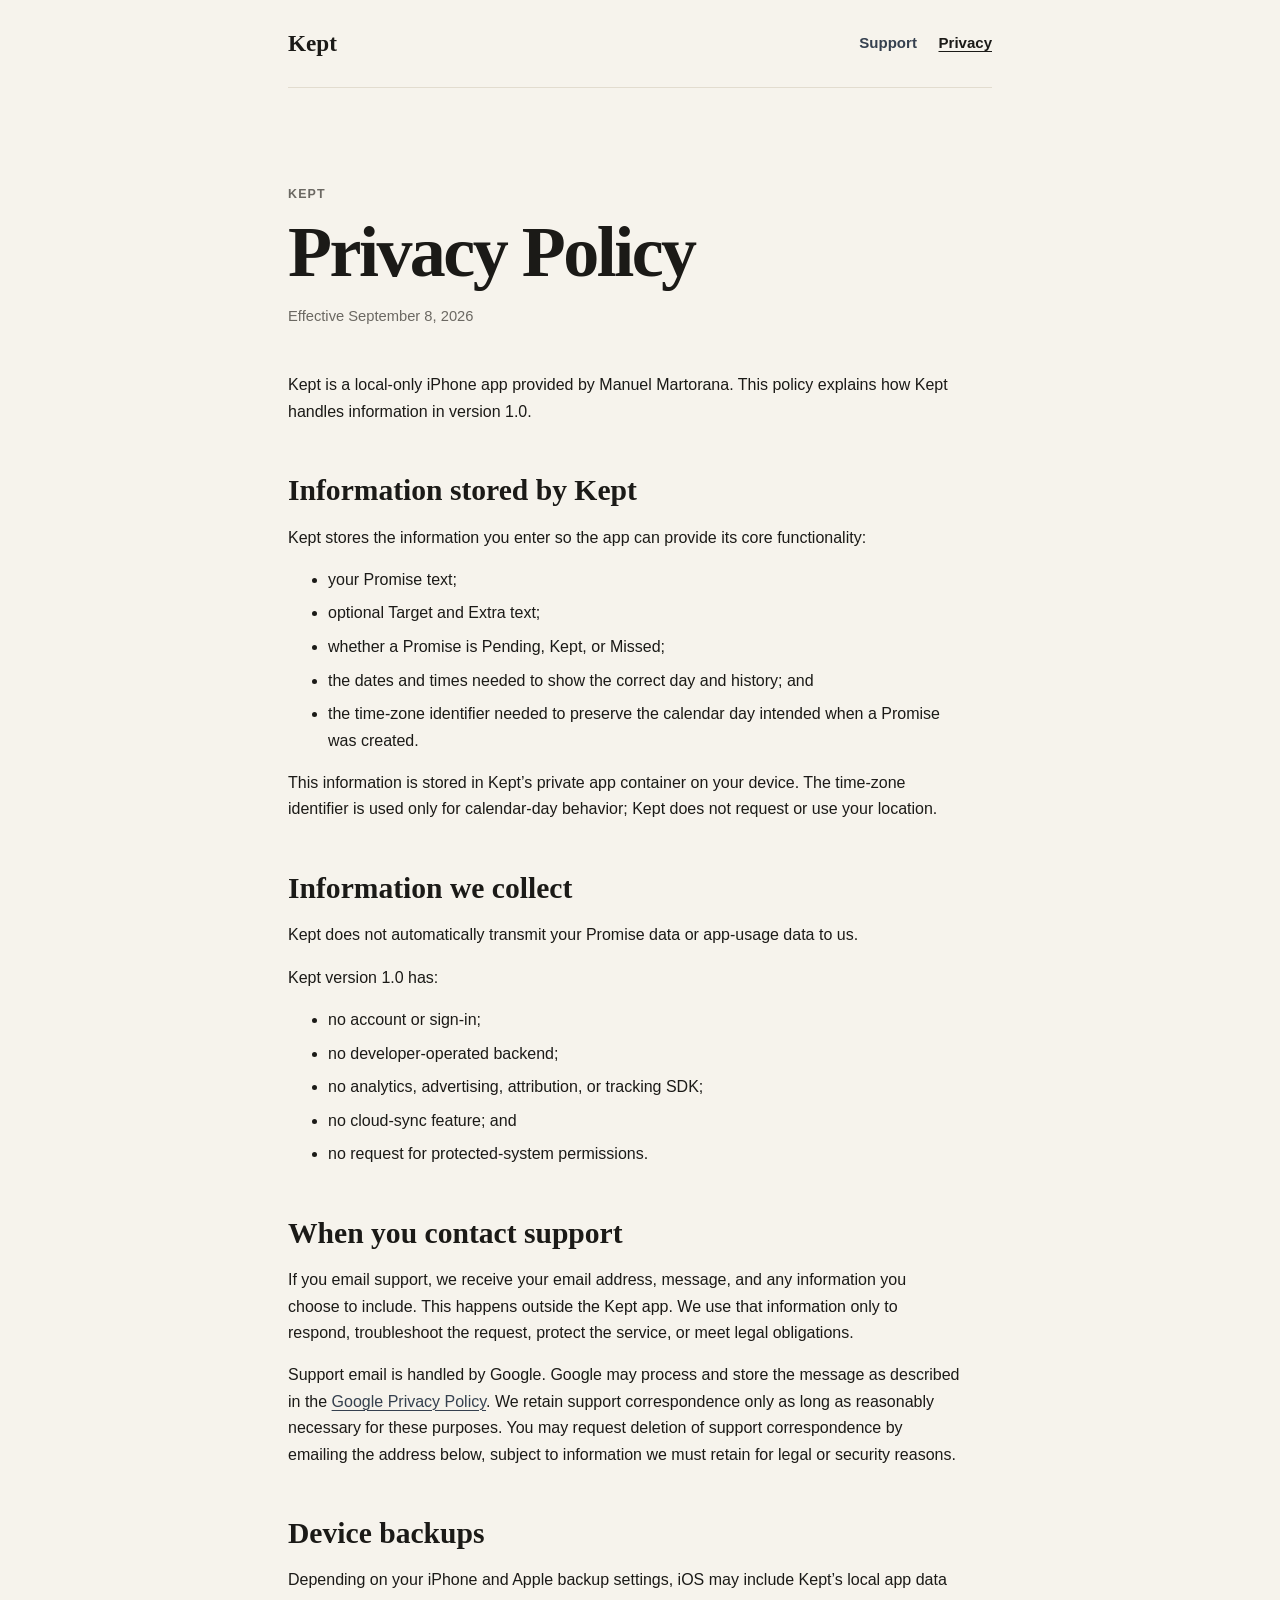
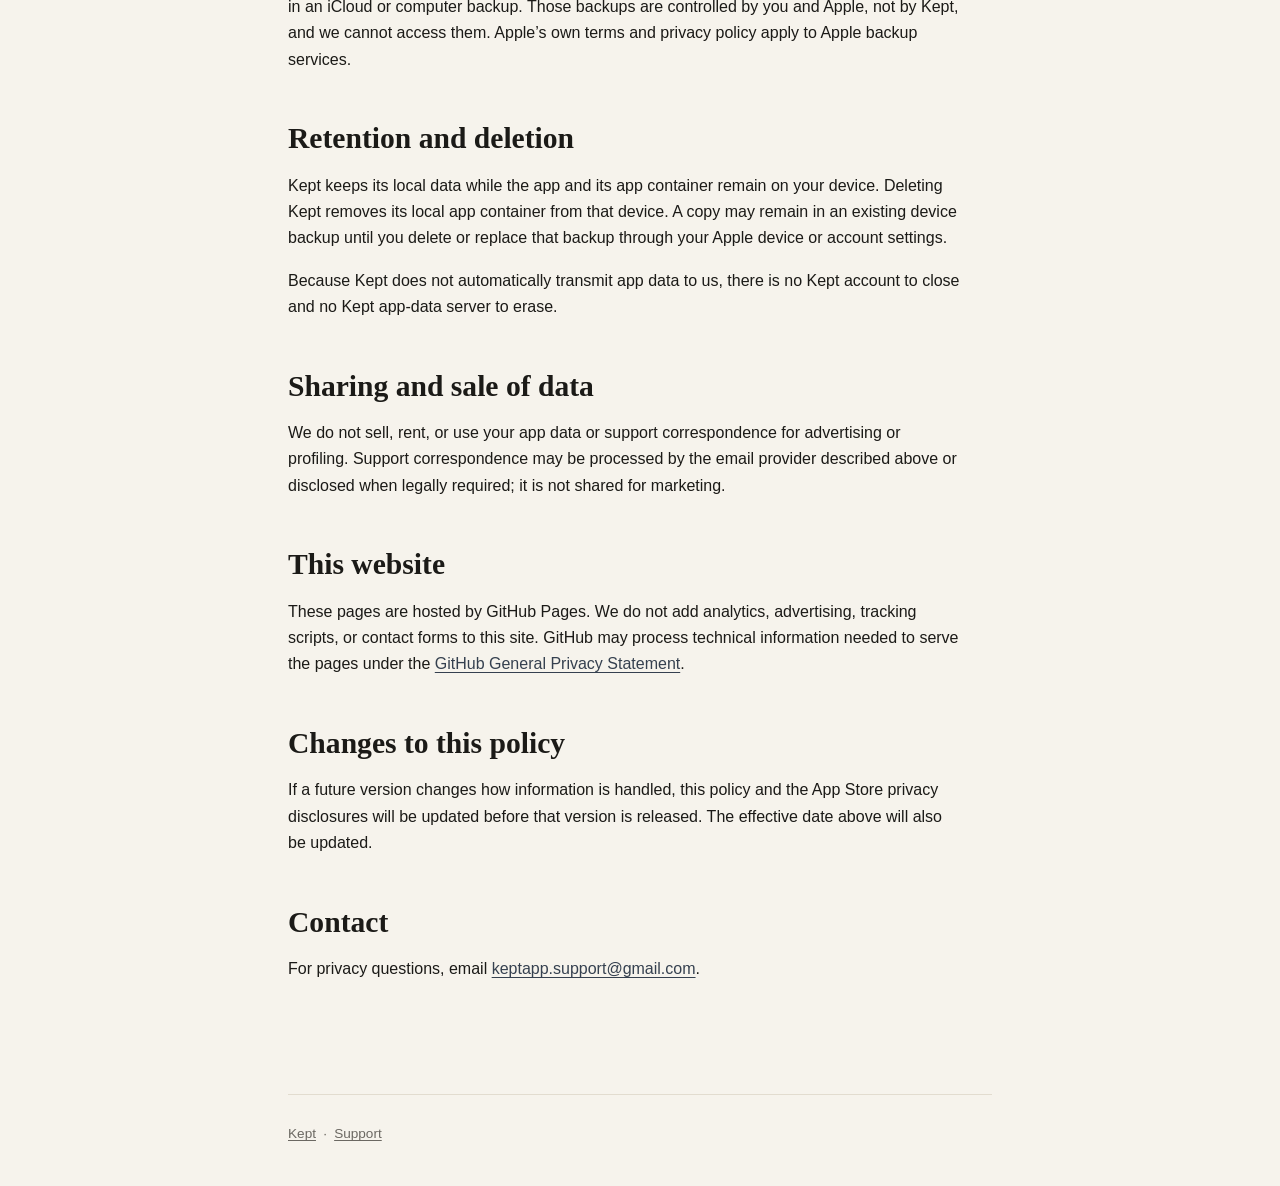
==== privacy.html @ 3cd8e63a "Publish Kept support and privacy site" ====
<!doctype html>
<html lang="en">
  <head>
    <meta charset="utf-8">
    <meta name="viewport" content="width=device-width, initial-scale=1">
    <meta name="description" content="Privacy Policy for the Kept iPhone app.">
    <meta name="theme-color" content="#f6f3ec" media="(prefers-color-scheme: light)">
    <meta name="theme-color" content="#171614" media="(prefers-color-scheme: dark)">
    <title>Privacy Policy — Kept</title>
    <link rel="icon" href="app-icon.png">
    <link rel="stylesheet" href="styles.css">
  </head>
  <body>
    <a class="skip-link" href="#content">Skip to content</a>

    <header class="site-header">
      <a class="wordmark" href="index.html" aria-label="Kept home">Kept</a>
      <nav aria-label="Main navigation">
        <a href="support.html">Support</a>
        <a href="privacy.html" aria-current="page">Privacy</a>
      </nav>
    </header>

    <main id="content" class="document">
      <p class="eyebrow">Kept</p>
      <h1>Privacy Policy</h1>
      <p class="updated">Effective September 8, 2026</p>

      <p>
        Kept is a local-only iPhone app provided by Manuel Martorana. This
        policy explains how Kept handles information in version 1.0.
      </p>

      <h2>Information stored by Kept</h2>
      <p>Kept stores the information you enter so the app can provide its core functionality:</p>
      <ul>
        <li>your Promise text;</li>
        <li>optional Target and Extra text;</li>
        <li>whether a Promise is Pending, Kept, or Missed;</li>
        <li>the dates and times needed to show the correct day and history; and</li>
        <li>the time-zone identifier needed to preserve the calendar day intended when a Promise was created.</li>
      </ul>
      <p>
        This information is stored in Kept’s private app container on your
        device. The time-zone identifier is used only for calendar-day
        behavior; Kept does not request or use your location.
      </p>

      <h2>Information we collect</h2>
      <p>Kept does not automatically transmit your Promise data or app-usage data to us.</p>
      <p>Kept version 1.0 has:</p>
      <ul>
        <li>no account or sign-in;</li>
        <li>no developer-operated backend;</li>
        <li>no analytics, advertising, attribution, or tracking SDK;</li>
        <li>no cloud-sync feature; and</li>
        <li>no request for protected-system permissions.</li>
      </ul>

      <h2>When you contact support</h2>
      <p>
        If you email support, we receive your email address, message, and any
        information you choose to include. This happens outside the Kept app.
        We use that information only to respond, troubleshoot the request,
        protect the service, or meet legal obligations.
      </p>
      <p>
        Support email is handled by Google. Google may process and store the
        message as described in the
        <a href="https://policies.google.com/privacy">Google Privacy Policy</a>.
        We retain support correspondence only as long as reasonably necessary
        for these purposes. You may request deletion of support correspondence
        by emailing the address below, subject to information we must retain
        for legal or security reasons.
      </p>

      <h2>Device backups</h2>
      <p>
        Depending on your iPhone and Apple backup settings, iOS may include
        Kept’s local app data in an iCloud or computer backup. Those backups
        are controlled by you and Apple, not by Kept, and we cannot access
        them. Apple’s own terms and privacy policy apply to Apple backup
        services.
      </p>

      <h2>Retention and deletion</h2>
      <p>
        Kept keeps its local data while the app and its app container remain
        on your device. Deleting Kept removes its local app container from that
        device. A copy may remain in an existing device backup until you delete
        or replace that backup through your Apple device or account settings.
      </p>
      <p>
        Because Kept does not automatically transmit app data to us, there is
        no Kept account to close and no Kept app-data server to erase.
      </p>

      <h2>Sharing and sale of data</h2>
      <p>
        We do not sell, rent, or use your app data or support correspondence
        for advertising or profiling. Support correspondence may be processed
        by the email provider described above or disclosed when legally
        required; it is not shared for marketing.
      </p>

      <h2>This website</h2>
      <p>
        These pages are hosted by GitHub Pages. We do not add analytics,
        advertising, tracking scripts, or contact forms to this site. GitHub
        may process technical information needed to serve the pages under the
        <a href="https://docs.github.com/en/site-policy/privacy-policies/github-general-privacy-statement">GitHub General Privacy Statement</a>.
      </p>

      <h2>Changes to this policy</h2>
      <p>
        If a future version changes how information is handled, this policy
        and the App Store privacy disclosures will be updated before that
        version is released. The effective date above will also be updated.
      </p>

      <h2>Contact</h2>
      <p>
        For privacy questions, email
        <a href="mailto:keptapp.support@gmail.com">keptapp.support@gmail.com</a>.
      </p>
    </main>

    <footer>
      <a href="index.html">Kept</a>
      <span aria-hidden="true">·</span>
      <a href="support.html">Support</a>
    </footer>
  </body>
</html>
---- styles.css ----
:root {
  color-scheme: light dark;
  --paper: #f6f3ec;
  --raised: #fcfaf4;
  --ink: #1b1a17;
  --accent: #35404f;
  --graphite: #6b6862;
  --hairline: #e2dccf;
  --max-width: 44rem;
}

* {
  box-sizing: border-box;
}

html {
  font-size: 100%;
}

body {
  min-height: 100vh;
  margin: 0;
  background: var(--paper);
  color: var(--ink);
  font-family: -apple-system, BlinkMacSystemFont, "SF Pro Text", sans-serif;
  font-size: 1rem;
  line-height: 1.65;
  text-rendering: optimizeLegibility;
}

a {
  color: var(--accent);
  text-underline-offset: 0.18em;
  text-decoration-thickness: 0.08em;
}

a:hover {
  text-decoration-thickness: 0.12em;
}

a:focus-visible {
  outline: 3px solid var(--accent);
  outline-offset: 4px;
  border-radius: 3px;
}

.skip-link {
  position: absolute;
  top: 0.75rem;
  left: 0.75rem;
  z-index: 10;
  padding: 0.6rem 0.8rem;
  background: var(--ink);
  color: var(--paper);
  transform: translateY(-180%);
}

.skip-link:focus {
  transform: translateY(0);
}

.site-header,
main,
footer {
  width: min(calc(100% - 3rem), var(--max-width));
  margin-inline: auto;
}

.site-header {
  display: flex;
  align-items: center;
  justify-content: space-between;
  min-height: 5.5rem;
  border-bottom: 1px solid var(--hairline);
}

.wordmark {
  color: var(--ink);
  font-family: ui-serif, "New York", Georgia, serif;
  font-size: 1.45rem;
  font-weight: 700;
  text-decoration: none;
}

nav {
  display: flex;
  gap: 1.35rem;
}

nav a {
  font-size: 0.94rem;
  font-weight: 600;
  text-decoration: none;
}

nav a[aria-current="page"] {
  color: var(--ink);
  text-decoration: underline;
}

.home {
  padding-block: clamp(4rem, 11vw, 7.5rem);
}

.app-icon {
  display: block;
  width: 7rem;
  height: 7rem;
  margin-bottom: 2.5rem;
  border: 1px solid var(--hairline);
  border-radius: 1.55rem;
  box-shadow: 0 12px 35px rgb(27 26 23 / 8%);
}

.eyebrow {
  margin: 0 0 0.8rem;
  color: var(--graphite);
  font-size: 0.78rem;
  font-weight: 700;
  letter-spacing: 0.09em;
  text-transform: uppercase;
}

h1,
h2,
h3 {
  color: var(--ink);
  font-family: ui-serif, "New York", Georgia, serif;
  text-wrap: balance;
}

h1 {
  max-width: 10ch;
  margin: 0;
  font-size: clamp(2.75rem, 9vw, 5.2rem);
  font-weight: 650;
  letter-spacing: -0.035em;
  line-height: 0.98;
}

.intro {
  max-width: 35rem;
  margin: 2rem 0 0;
  color: var(--graphite);
  font-family: ui-serif, "New York", Georgia, serif;
  font-size: clamp(1.25rem, 3.2vw, 1.55rem);
  line-height: 1.45;
}

.principles {
  margin-top: 3rem;
  padding-block: 1.25rem;
  border-block: 1px solid var(--hairline);
}

.principles p {
  margin: 0.35rem 0;
}

.primary-links {
  display: flex;
  align-items: center;
  gap: 1.3rem;
  margin-top: 2.5rem;
}

.button {
  display: inline-flex;
  align-items: center;
  justify-content: center;
  min-height: 2.9rem;
  padding: 0.65rem 1rem;
  border-radius: 0.45rem;
  background: var(--accent);
  color: var(--paper);
  font-weight: 650;
  line-height: 1.2;
  text-decoration: none;
}

.text-link {
  font-weight: 600;
}

.document {
  padding-block: clamp(3.5rem, 9vw, 6rem);
}

.document h1 {
  max-width: 14ch;
  font-size: clamp(2.5rem, 7vw, 4.5rem);
}

.updated {
  margin: 1rem 0 2.75rem;
  color: var(--graphite);
  font-size: 0.92rem;
}

.document h2 {
  margin: 3rem 0 0.75rem;
  font-size: clamp(1.45rem, 4vw, 1.85rem);
  line-height: 1.2;
}

.document h3 {
  margin: 2rem 0 0.45rem;
  font-size: 1.15rem;
  line-height: 1.3;
}

.document p,
.document ul {
  max-width: 42rem;
}

.document li + li {
  margin-top: 0.45rem;
}

.contact-card {
  margin-block: 2.75rem;
  padding: clamp(1.35rem, 5vw, 2rem);
  border: 1px solid var(--hairline);
  border-radius: 0.7rem;
  background: var(--raised);
}

.contact-card h2 {
  margin-top: 0;
}

.contact-card .button {
  margin-top: 0.5rem;
}

footer {
  display: flex;
  flex-wrap: wrap;
  gap: 0.45rem;
  padding-block: 1.75rem 2.5rem;
  border-top: 1px solid var(--hairline);
  color: var(--graphite);
  font-size: 0.85rem;
}

footer a {
  color: inherit;
}

@media (max-width: 34rem) {
  .site-header,
  main,
  footer {
    width: min(calc(100% - 2rem), var(--max-width));
  }

  .site-header {
    min-height: 4.75rem;
  }

  nav {
    gap: 1rem;
  }

  .primary-links {
    align-items: flex-start;
    flex-direction: column;
  }
}

@media (prefers-color-scheme: dark) {
  :root {
    --paper: #171614;
    --raised: #1f1e1a;
    --ink: #efeae0;
    --accent: #a8b4c4;
    --graphite: #b4afa5;
    --hairline: #2c2a26;
  }

  .button {
    background: var(--accent);
    color: #171614;
  }

  .app-icon {
    box-shadow: none;
  }
}

@media (prefers-reduced-motion: reduce) {
  *,
  *::before,
  *::after {
    scroll-behavior: auto !important;
  }
}
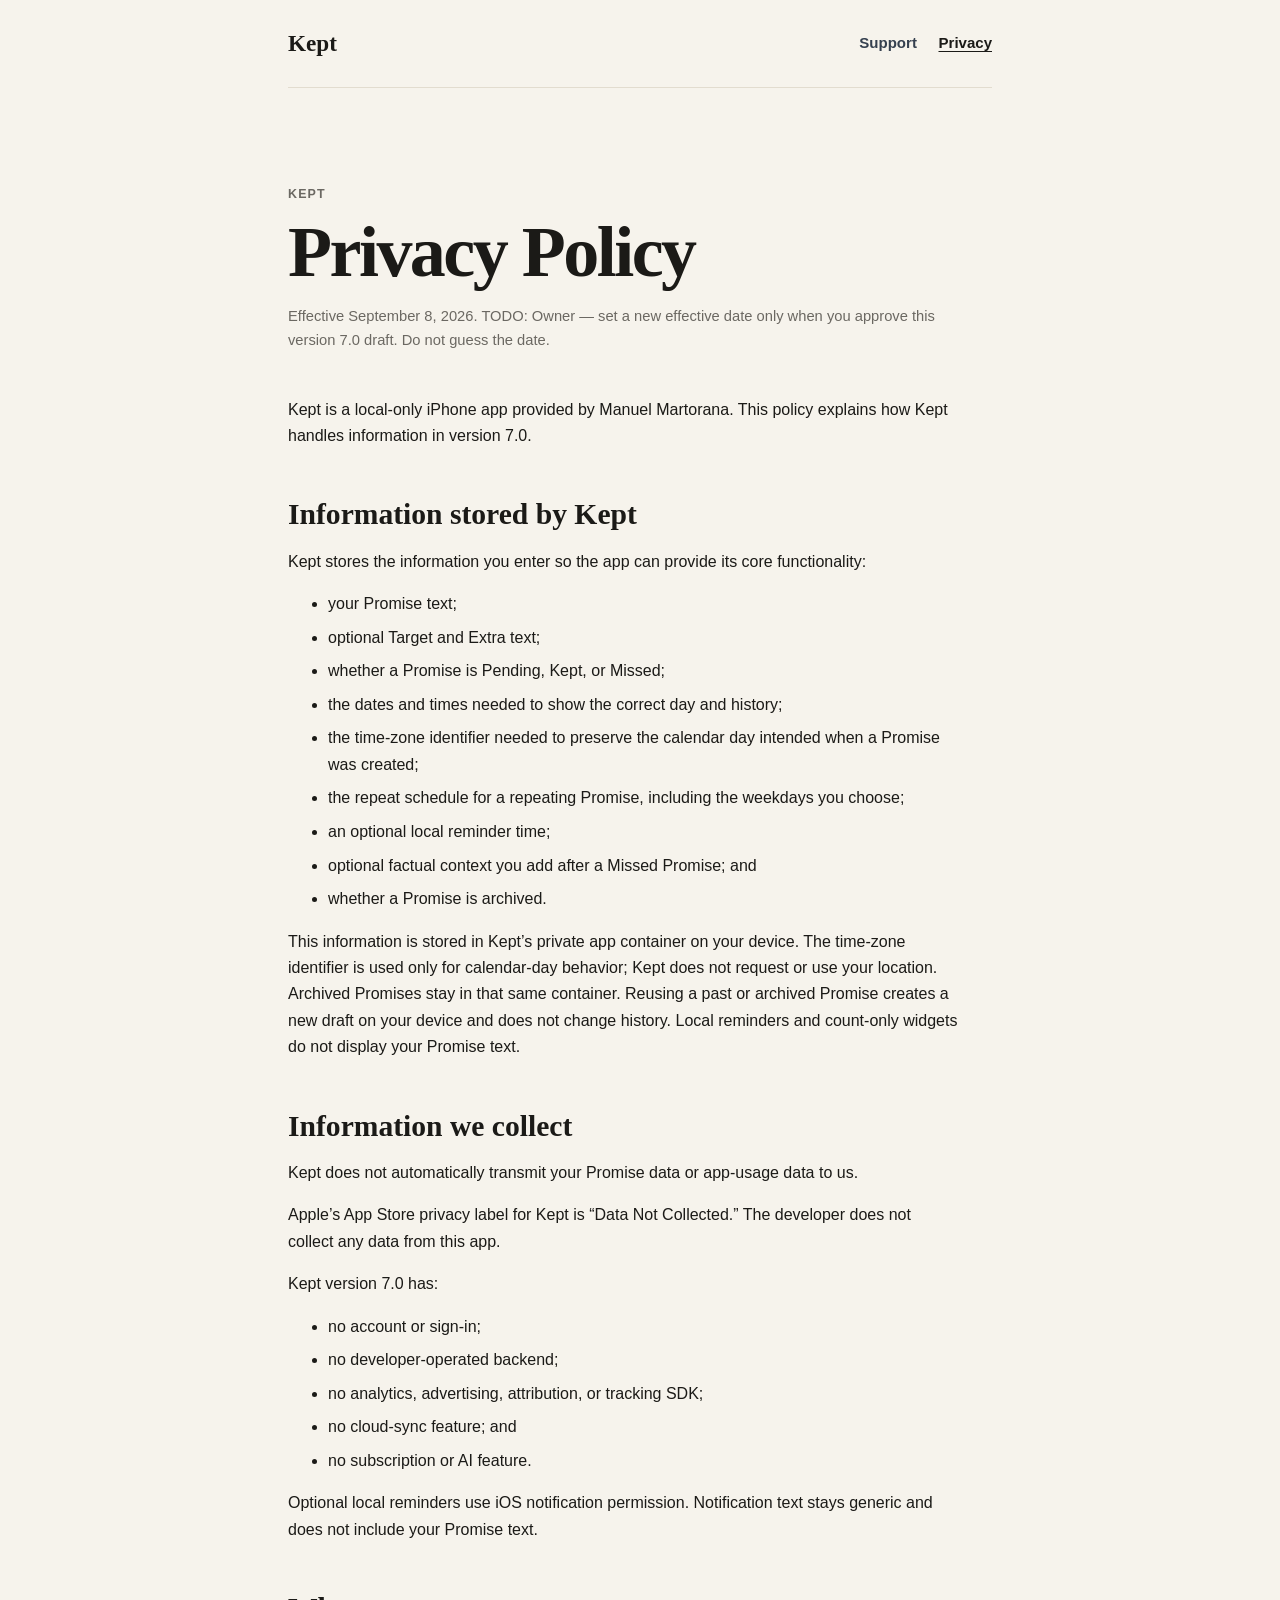
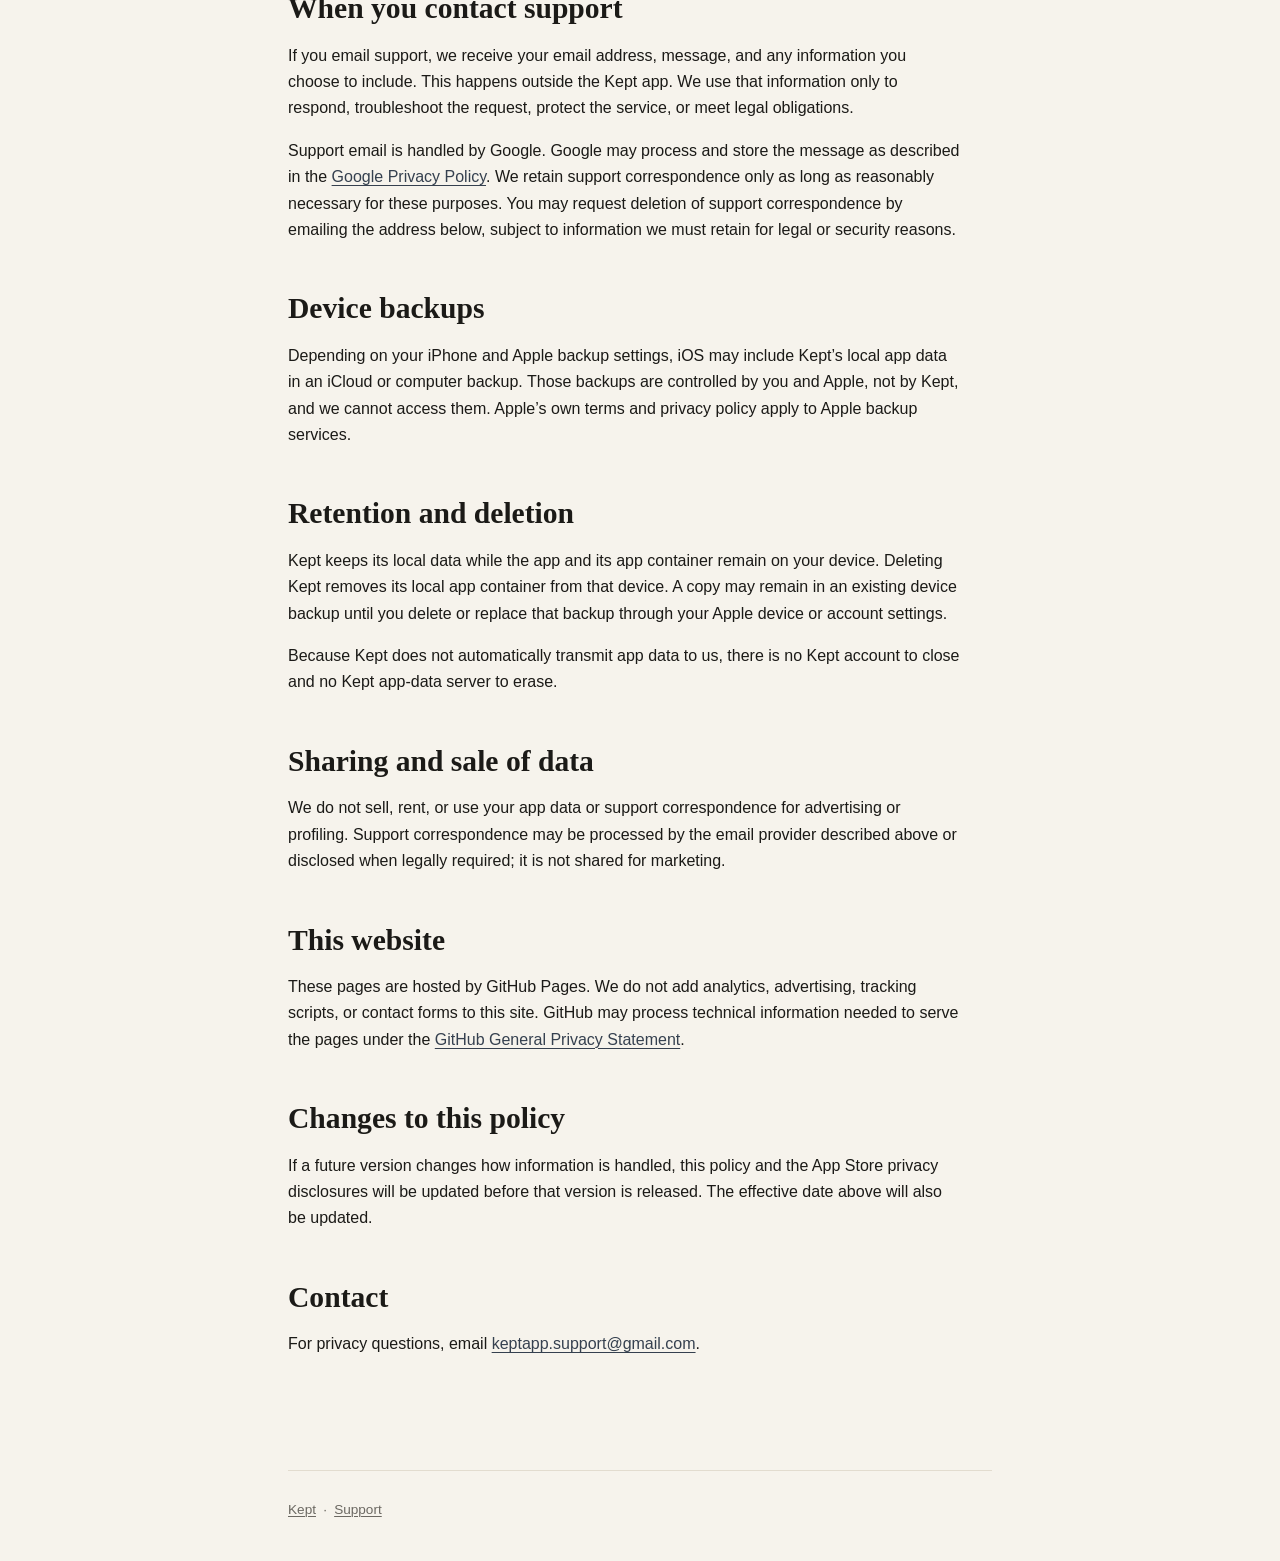
==== commit ae4a4792: "Draft the privacy policy for Kept 7.0 Describe the local data version 7.0 stores and the notificatio" ====
--- a/privacy.html
+++ b/privacy.html
@@ -24,11 +24,12 @@
     <main id="content" class="document">
       <p class="eyebrow">Kept</p>
       <h1>Privacy Policy</h1>
-      <p class="updated">Effective September 8, 2026</p>
+      <!-- TODO(owner): Approve this version 7.0 draft and set the effective date. Do not guess the date. -->
+      <p class="updated">Effective September 8, 2026. TODO: Owner — set a new effective date only when you approve this version 7.0 draft. Do not guess the date.</p>
 
       <p>
         Kept is a local-only iPhone app provided by Manuel Martorana. This
-        policy explains how Kept handles information in version 1.0.
+        policy explains how Kept handles information in version 7.0.
       </p>
 
       <h2>Information stored by Kept</h2>
@@ -37,25 +38,41 @@
         <li>your Promise text;</li>
         <li>optional Target and Extra text;</li>
         <li>whether a Promise is Pending, Kept, or Missed;</li>
-        <li>the dates and times needed to show the correct day and history; and</li>
-        <li>the time-zone identifier needed to preserve the calendar day intended when a Promise was created.</li>
+        <li>the dates and times needed to show the correct day and history;</li>
+        <li>the time-zone identifier needed to preserve the calendar day intended when a Promise was created;</li>
+        <li>the repeat schedule for a repeating Promise, including the weekdays you choose;</li>
+        <li>an optional local reminder time;</li>
+        <li>optional factual context you add after a Missed Promise; and</li>
+        <li>whether a Promise is archived.</li>
       </ul>
       <p>
         This information is stored in Kept’s private app container on your
         device. The time-zone identifier is used only for calendar-day
-        behavior; Kept does not request or use your location.
+        behavior; Kept does not request or use your location. Archived
+        Promises stay in that same container. Reusing a past or archived
+        Promise creates a new draft on your device and does not change
+        history. Local reminders and count-only widgets do not display your
+        Promise text.
       </p>
 
       <h2>Information we collect</h2>
       <p>Kept does not automatically transmit your Promise data or app-usage data to us.</p>
-      <p>Kept version 1.0 has:</p>
+      <p>
+        Apple’s App Store privacy label for Kept is “Data Not Collected.” The
+        developer does not collect any data from this app.
+      </p>
+      <p>Kept version 7.0 has:</p>
       <ul>
         <li>no account or sign-in;</li>
         <li>no developer-operated backend;</li>
         <li>no analytics, advertising, attribution, or tracking SDK;</li>
         <li>no cloud-sync feature; and</li>
-        <li>no request for protected-system permissions.</li>
+        <li>no subscription or AI feature.</li>
       </ul>
+      <p>
+        Optional local reminders use iOS notification permission. Notification
+        text stays generic and does not include your Promise text.
+      </p>
 
       <h2>When you contact support</h2>
       <p>
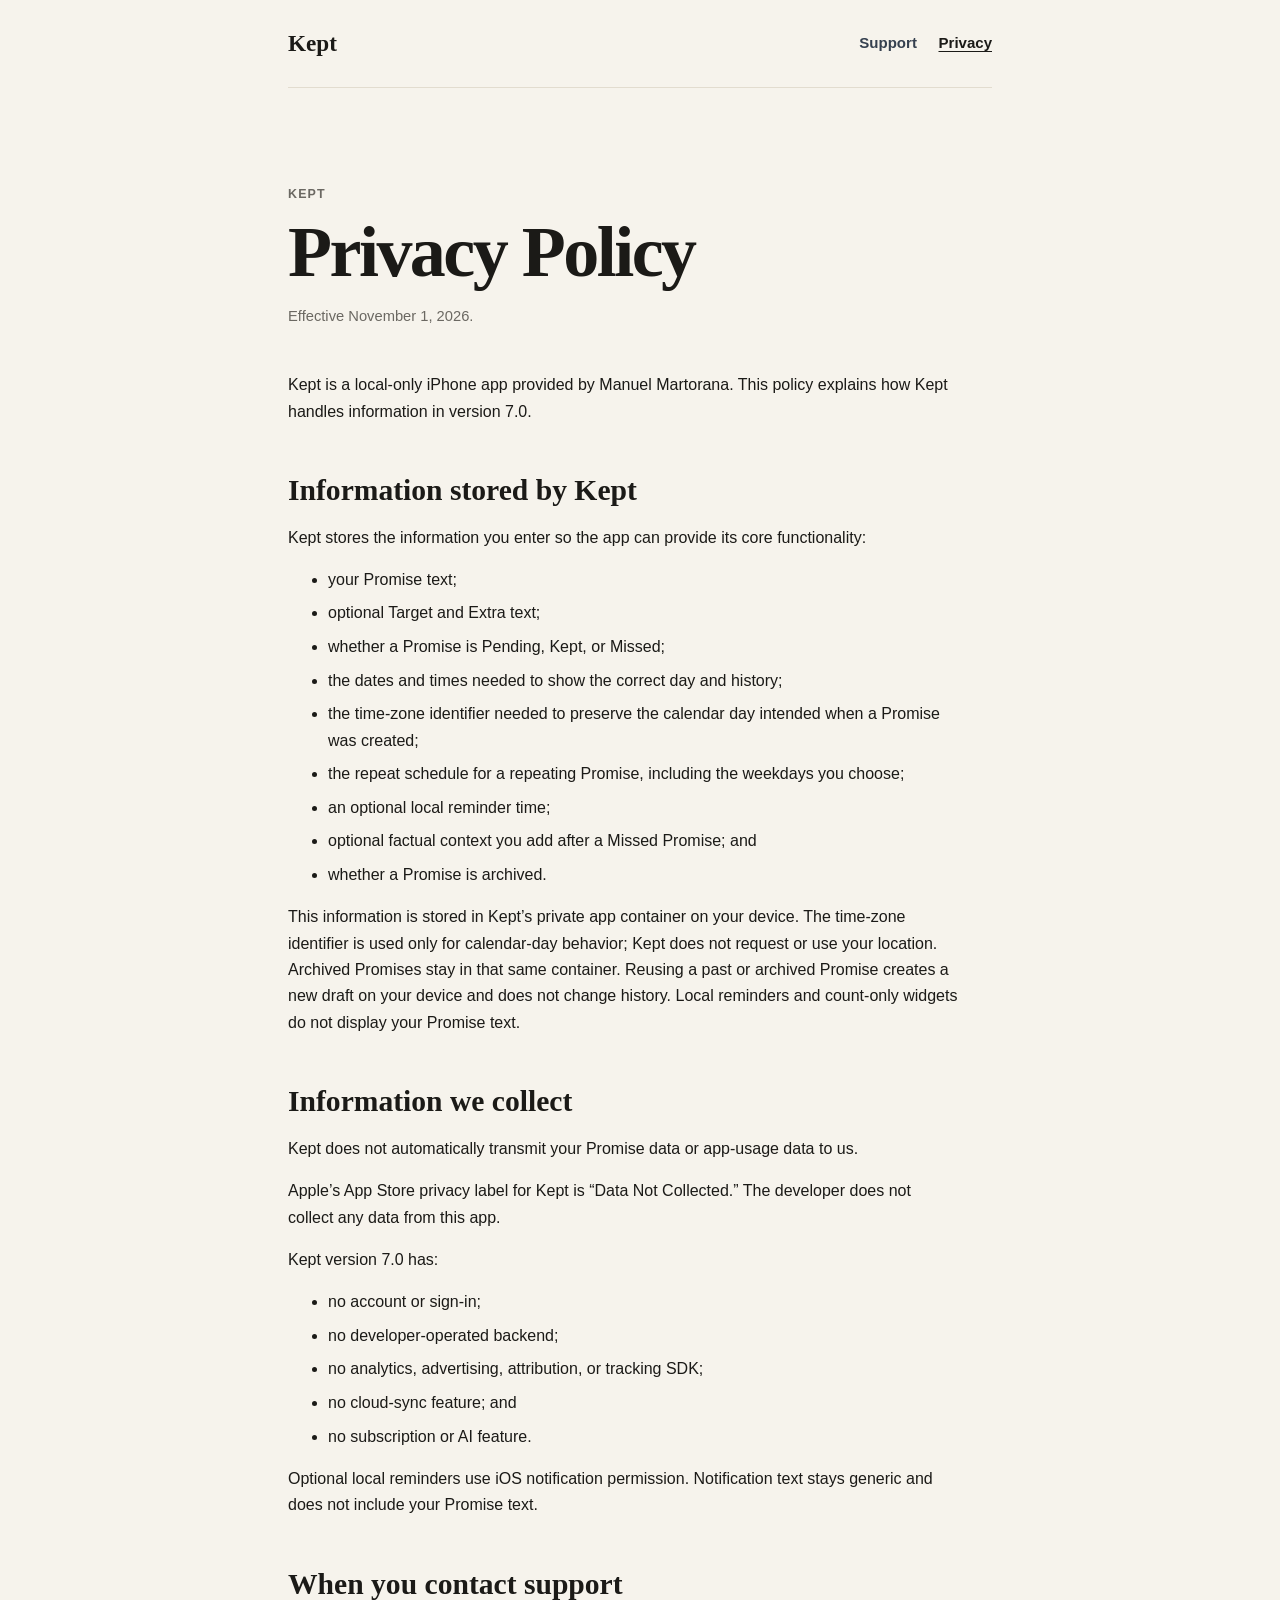
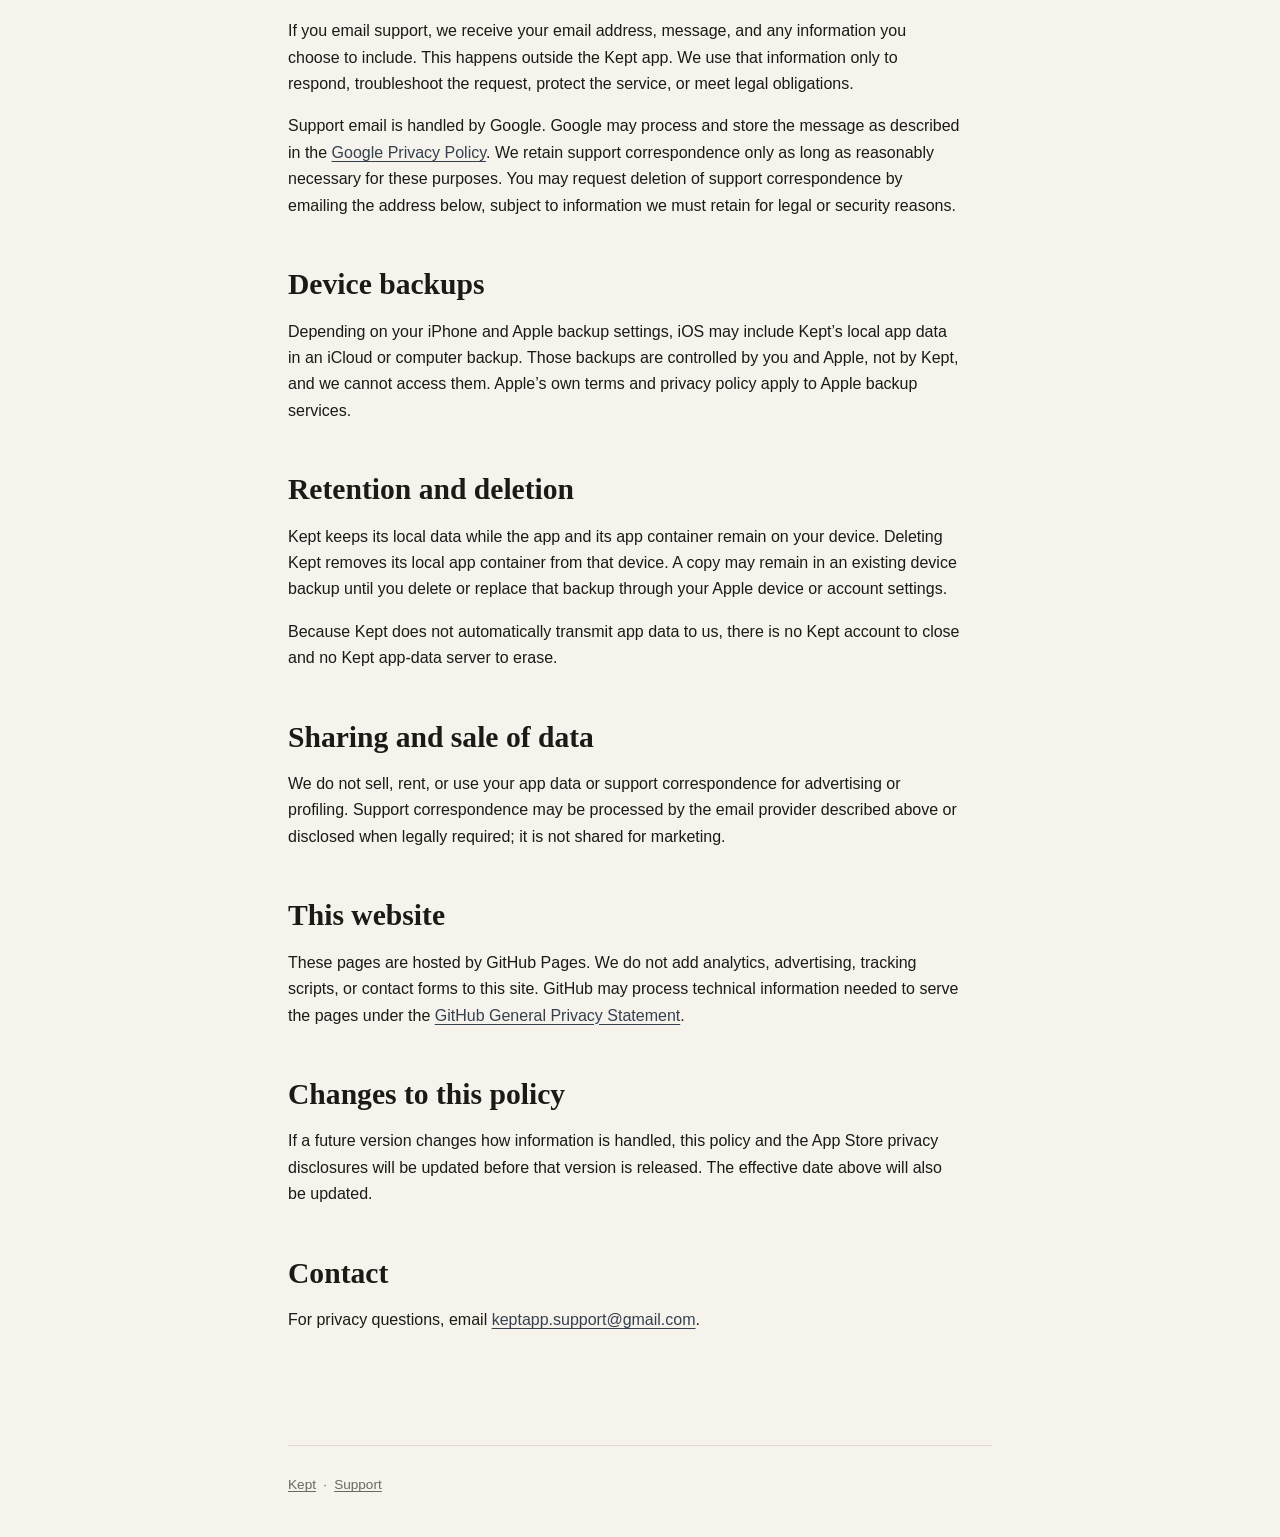
==== commit ee4103a1: "Set the privacy policy effective date to November 1, 2026. The owner approved the version 7.0 policy" ====
--- a/privacy.html
+++ b/privacy.html
@@ -24,8 +24,7 @@
     <main id="content" class="document">
       <p class="eyebrow">Kept</p>
       <h1>Privacy Policy</h1>
-      <!-- TODO(owner): Approve this version 7.0 draft and set the effective date. Do not guess the date. -->
-      <p class="updated">Effective September 8, 2026. TODO: Owner — set a new effective date only when you approve this version 7.0 draft. Do not guess the date.</p>
+      <p class="updated">Effective November 1, 2026.</p>
 
       <p>
         Kept is a local-only iPhone app provided by Manuel Martorana. This
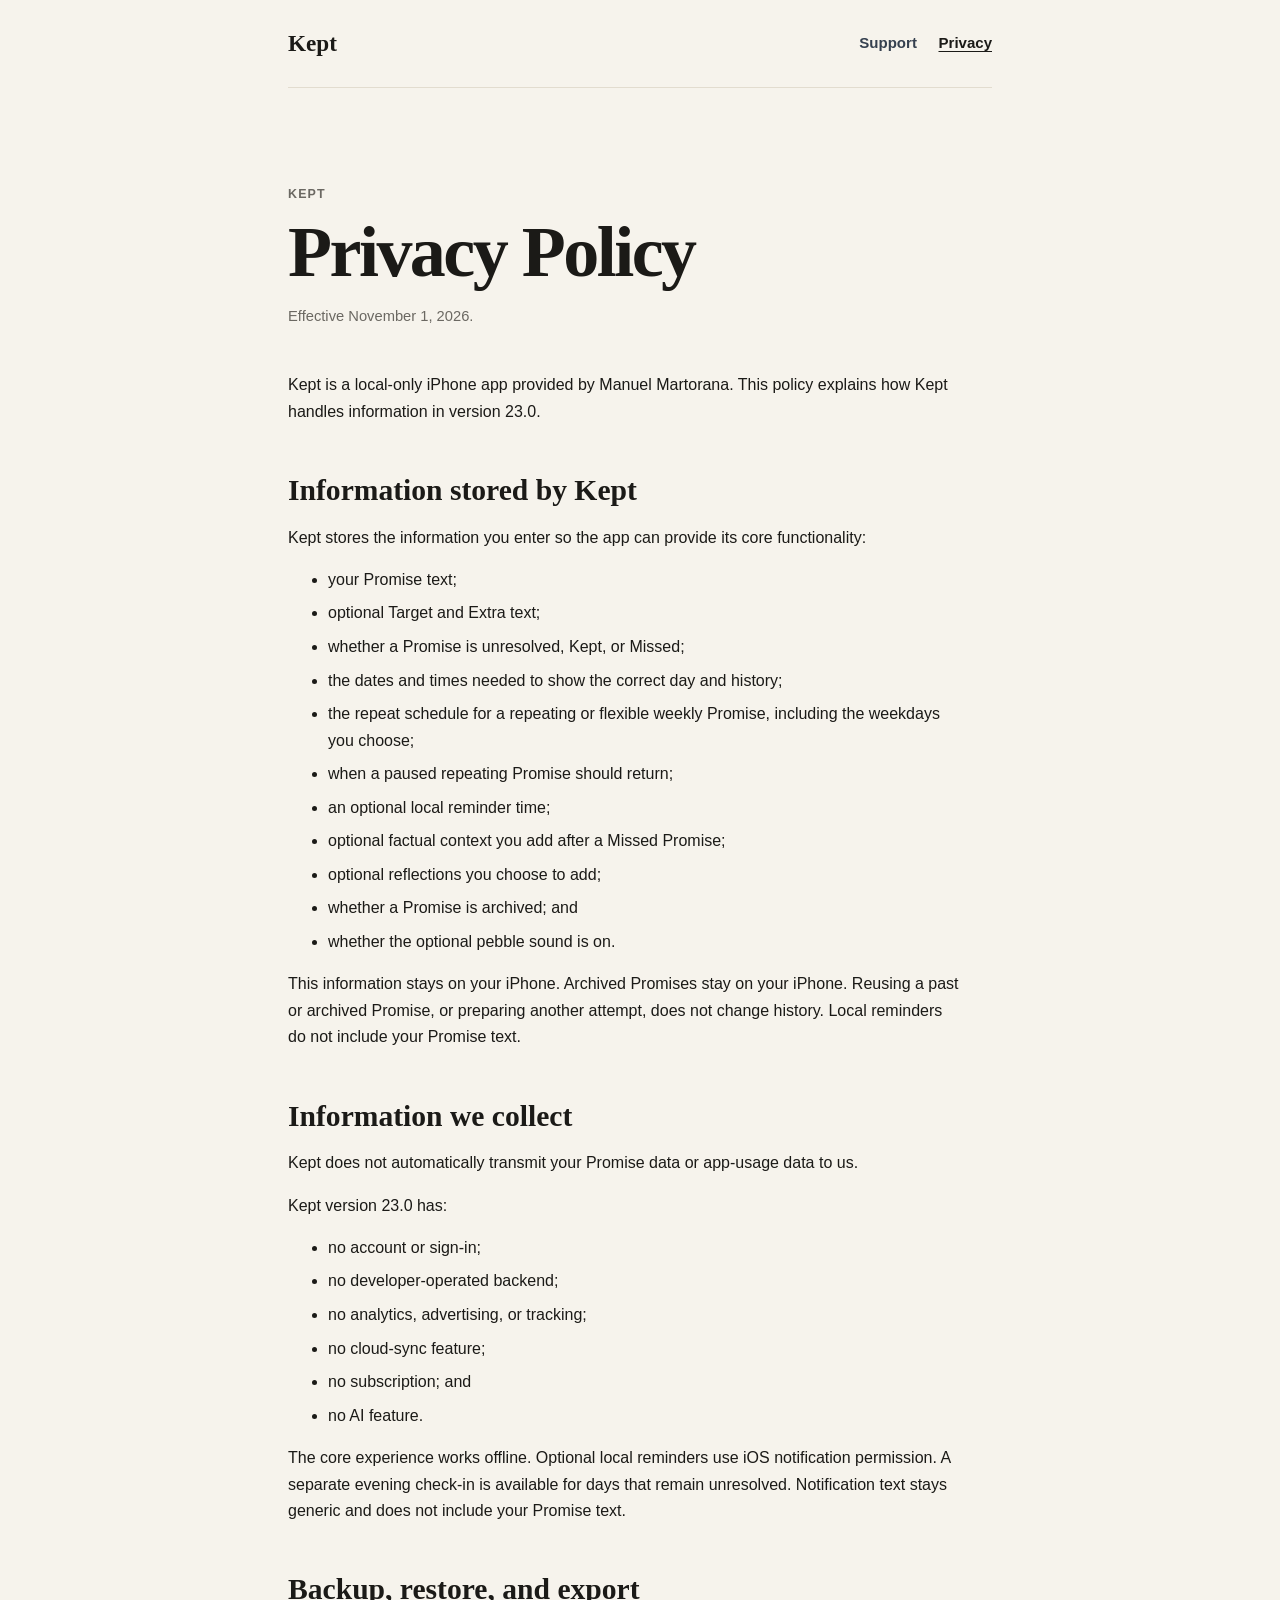
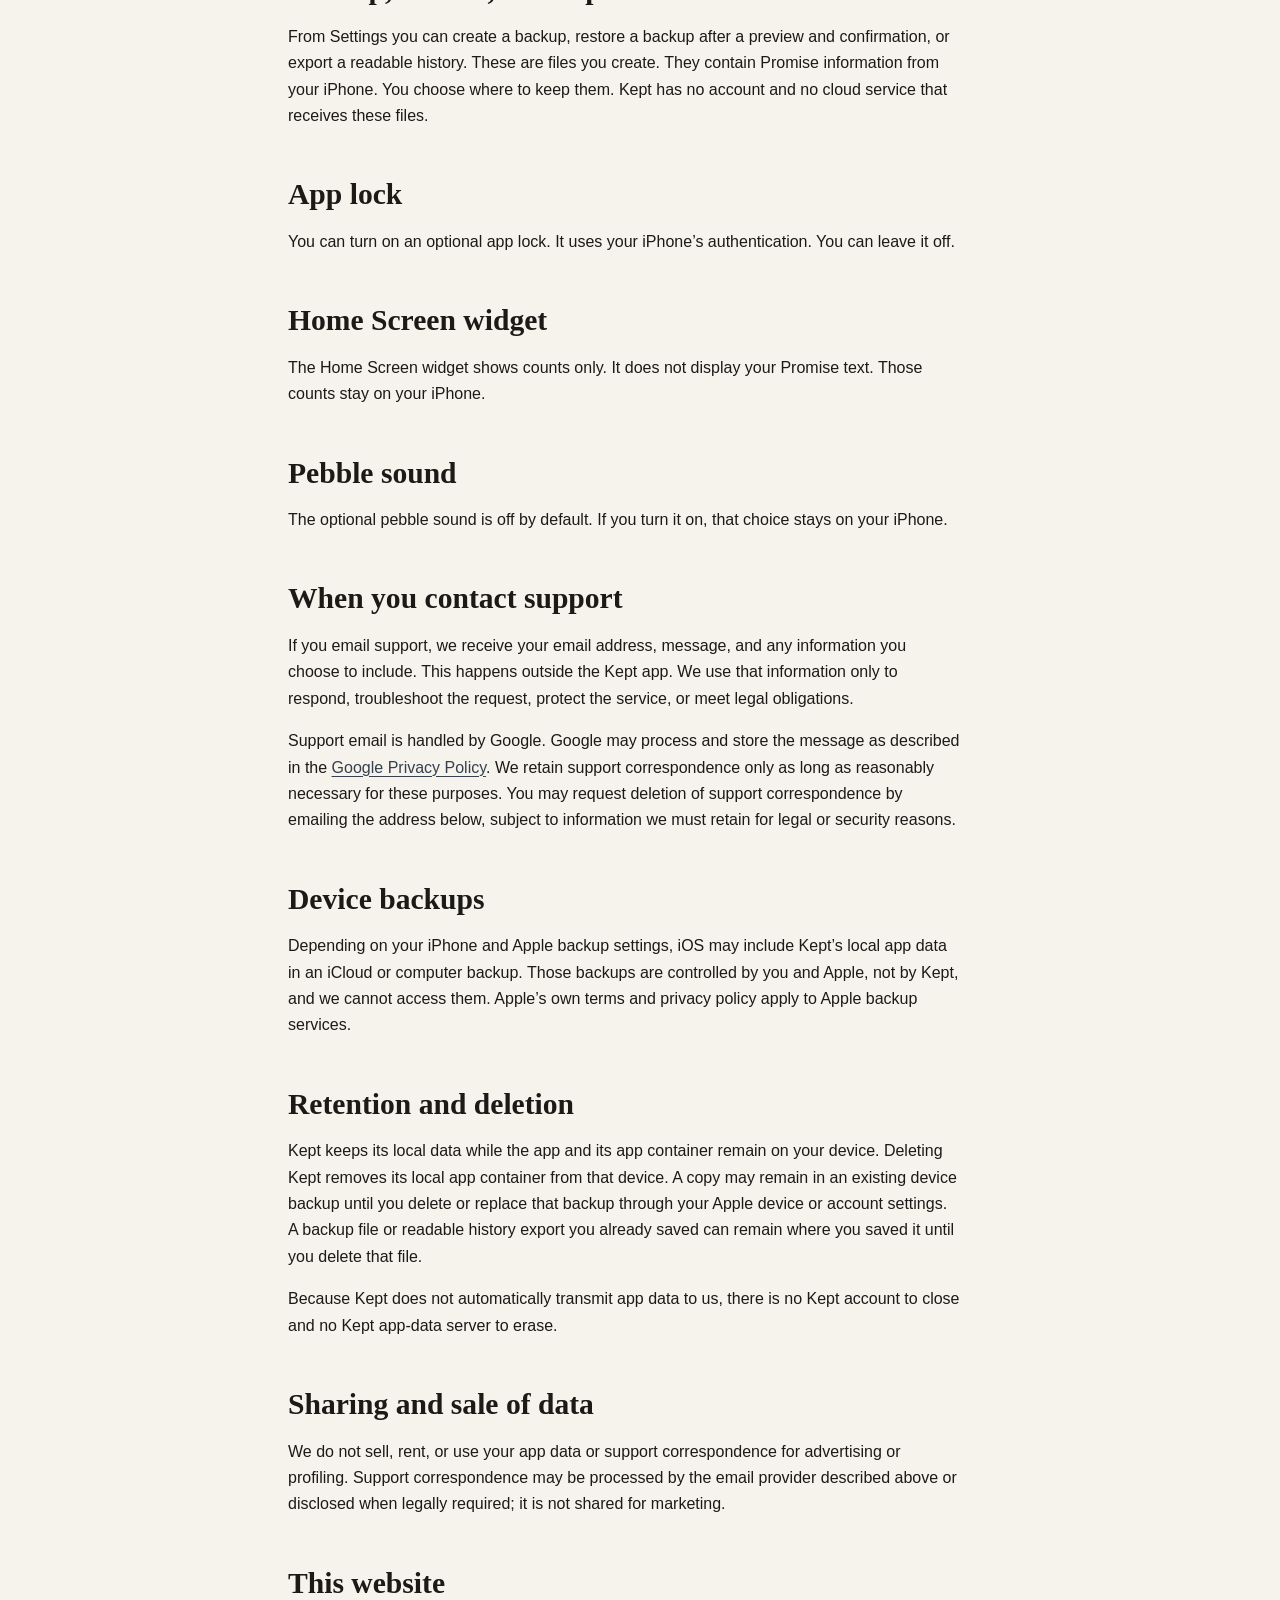
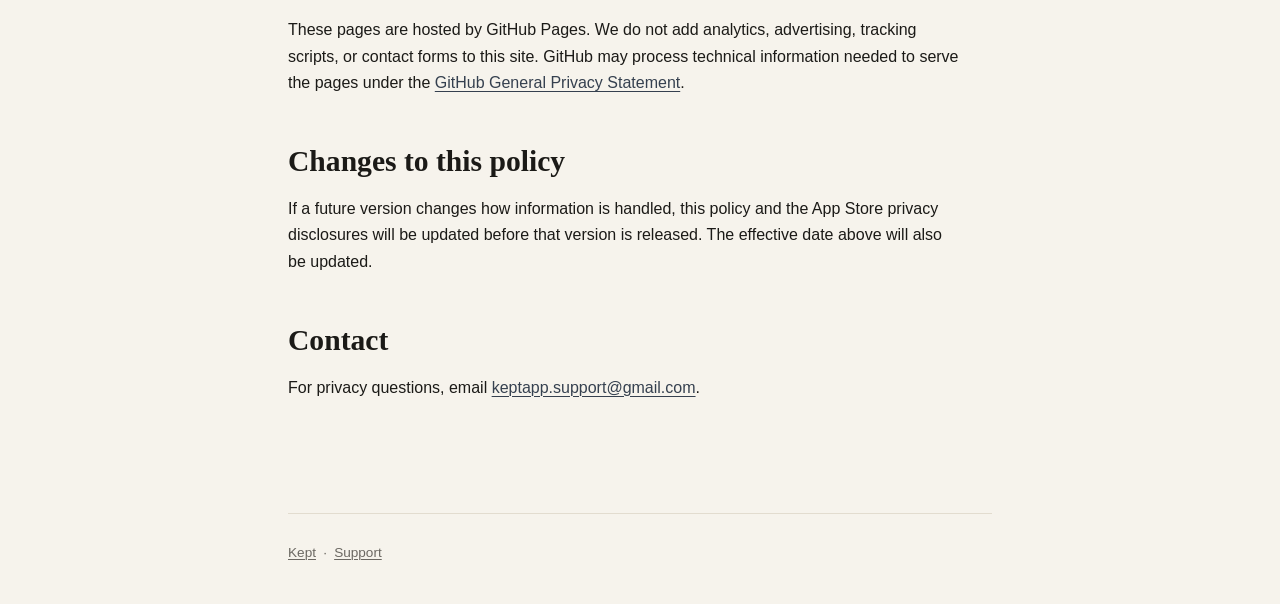
==== commit b8b0cfee: "Align the site with public release 23.0 Update the privacy policy and support page to the public App" ====
--- a/privacy.html
+++ b/privacy.html
@@ -9,6 +9,14 @@
     <title>Privacy Policy — Kept</title>
     <link rel="icon" href="app-icon.png">
     <link rel="stylesheet" href="styles.css">
+    <link rel="canonical" href="https://mmartorana93.github.io/kept-site/privacy.html">
+    <meta property="og:type" content="website">
+    <meta property="og:site_name" content="Kept">
+    <meta property="og:title" content="Privacy Policy — Kept">
+    <meta property="og:description" content="Privacy Policy for the Kept iPhone app.">
+    <meta property="og:url" content="https://mmartorana93.github.io/kept-site/privacy.html">
+    <meta property="og:image" content="https://mmartorana93.github.io/kept-site/app-icon.png">
+    <meta name="twitter:card" content="summary">
   </head>
   <body>
     <a class="skip-link" href="#content">Skip to content</a>
@@ -28,7 +36,7 @@
 
       <p>
         Kept is a local-only iPhone app provided by Manuel Martorana. This
-        policy explains how Kept handles information in version 7.0.
+        policy explains how Kept handles information in version 23.0.
       </p>
 
       <h2>Information stored by Kept</h2>
@@ -36,41 +44,66 @@
       <ul>
         <li>your Promise text;</li>
         <li>optional Target and Extra text;</li>
-        <li>whether a Promise is Pending, Kept, or Missed;</li>
+        <li>whether a Promise is unresolved, Kept, or Missed;</li>
         <li>the dates and times needed to show the correct day and history;</li>
-        <li>the time-zone identifier needed to preserve the calendar day intended when a Promise was created;</li>
-        <li>the repeat schedule for a repeating Promise, including the weekdays you choose;</li>
+        <li>the repeat schedule for a repeating or flexible weekly Promise, including the weekdays you choose;</li>
+        <li>when a paused repeating Promise should return;</li>
         <li>an optional local reminder time;</li>
-        <li>optional factual context you add after a Missed Promise; and</li>
-        <li>whether a Promise is archived.</li>
+        <li>optional factual context you add after a Missed Promise;</li>
+        <li>optional reflections you choose to add;</li>
+        <li>whether a Promise is archived; and</li>
+        <li>whether the optional pebble sound is on.</li>
       </ul>
       <p>
-        This information is stored in Kept’s private app container on your
-        device. The time-zone identifier is used only for calendar-day
-        behavior; Kept does not request or use your location. Archived
-        Promises stay in that same container. Reusing a past or archived
-        Promise creates a new draft on your device and does not change
-        history. Local reminders and count-only widgets do not display your
+        This information stays on your iPhone. Archived Promises stay on your
+        iPhone. Reusing a past or archived Promise, or preparing another
+        attempt, does not change history. Local reminders do not include your
         Promise text.
       </p>
 
       <h2>Information we collect</h2>
       <p>Kept does not automatically transmit your Promise data or app-usage data to us.</p>
-      <p>
-        Apple’s App Store privacy label for Kept is “Data Not Collected.” The
-        developer does not collect any data from this app.
-      </p>
-      <p>Kept version 7.0 has:</p>
+      <p>Kept version 23.0 has:</p>
       <ul>
         <li>no account or sign-in;</li>
         <li>no developer-operated backend;</li>
-        <li>no analytics, advertising, attribution, or tracking SDK;</li>
-        <li>no cloud-sync feature; and</li>
-        <li>no subscription or AI feature.</li>
+        <li>no analytics, advertising, or tracking;</li>
+        <li>no cloud-sync feature;</li>
+        <li>no subscription; and</li>
+        <li>no AI feature.</li>
       </ul>
       <p>
-        Optional local reminders use iOS notification permission. Notification
-        text stays generic and does not include your Promise text.
+        The core experience works offline. Optional local reminders use iOS
+        notification permission. A separate evening check-in is available for
+        days that remain unresolved. Notification text stays generic and does
+        not include your Promise text.
+      </p>
+
+      <h2>Backup, restore, and export</h2>
+      <p>
+        From Settings you can create a backup, restore a backup after a
+        preview and confirmation, or export a readable history. These are
+        files you create. They contain Promise information from your iPhone.
+        You choose where to keep them. Kept has no account and no cloud
+        service that receives these files.
+      </p>
+
+      <h2>App lock</h2>
+      <p>
+        You can turn on an optional app lock. It uses your iPhone’s
+        authentication. You can leave it off.
+      </p>
+
+      <h2>Home Screen widget</h2>
+      <p>
+        The Home Screen widget shows counts only. It does not display your
+        Promise text. Those counts stay on your iPhone.
+      </p>
+
+      <h2>Pebble sound</h2>
+      <p>
+        The optional pebble sound is off by default. If you turn it on, that
+        choice stays on your iPhone.
       </p>
 
       <h2>When you contact support</h2>
@@ -105,6 +138,8 @@
         on your device. Deleting Kept removes its local app container from that
         device. A copy may remain in an existing device backup until you delete
         or replace that backup through your Apple device or account settings.
+        A backup file or readable history export you already saved can remain
+        where you saved it until you delete that file.
       </p>
       <p>
         Because Kept does not automatically transmit app data to us, there is
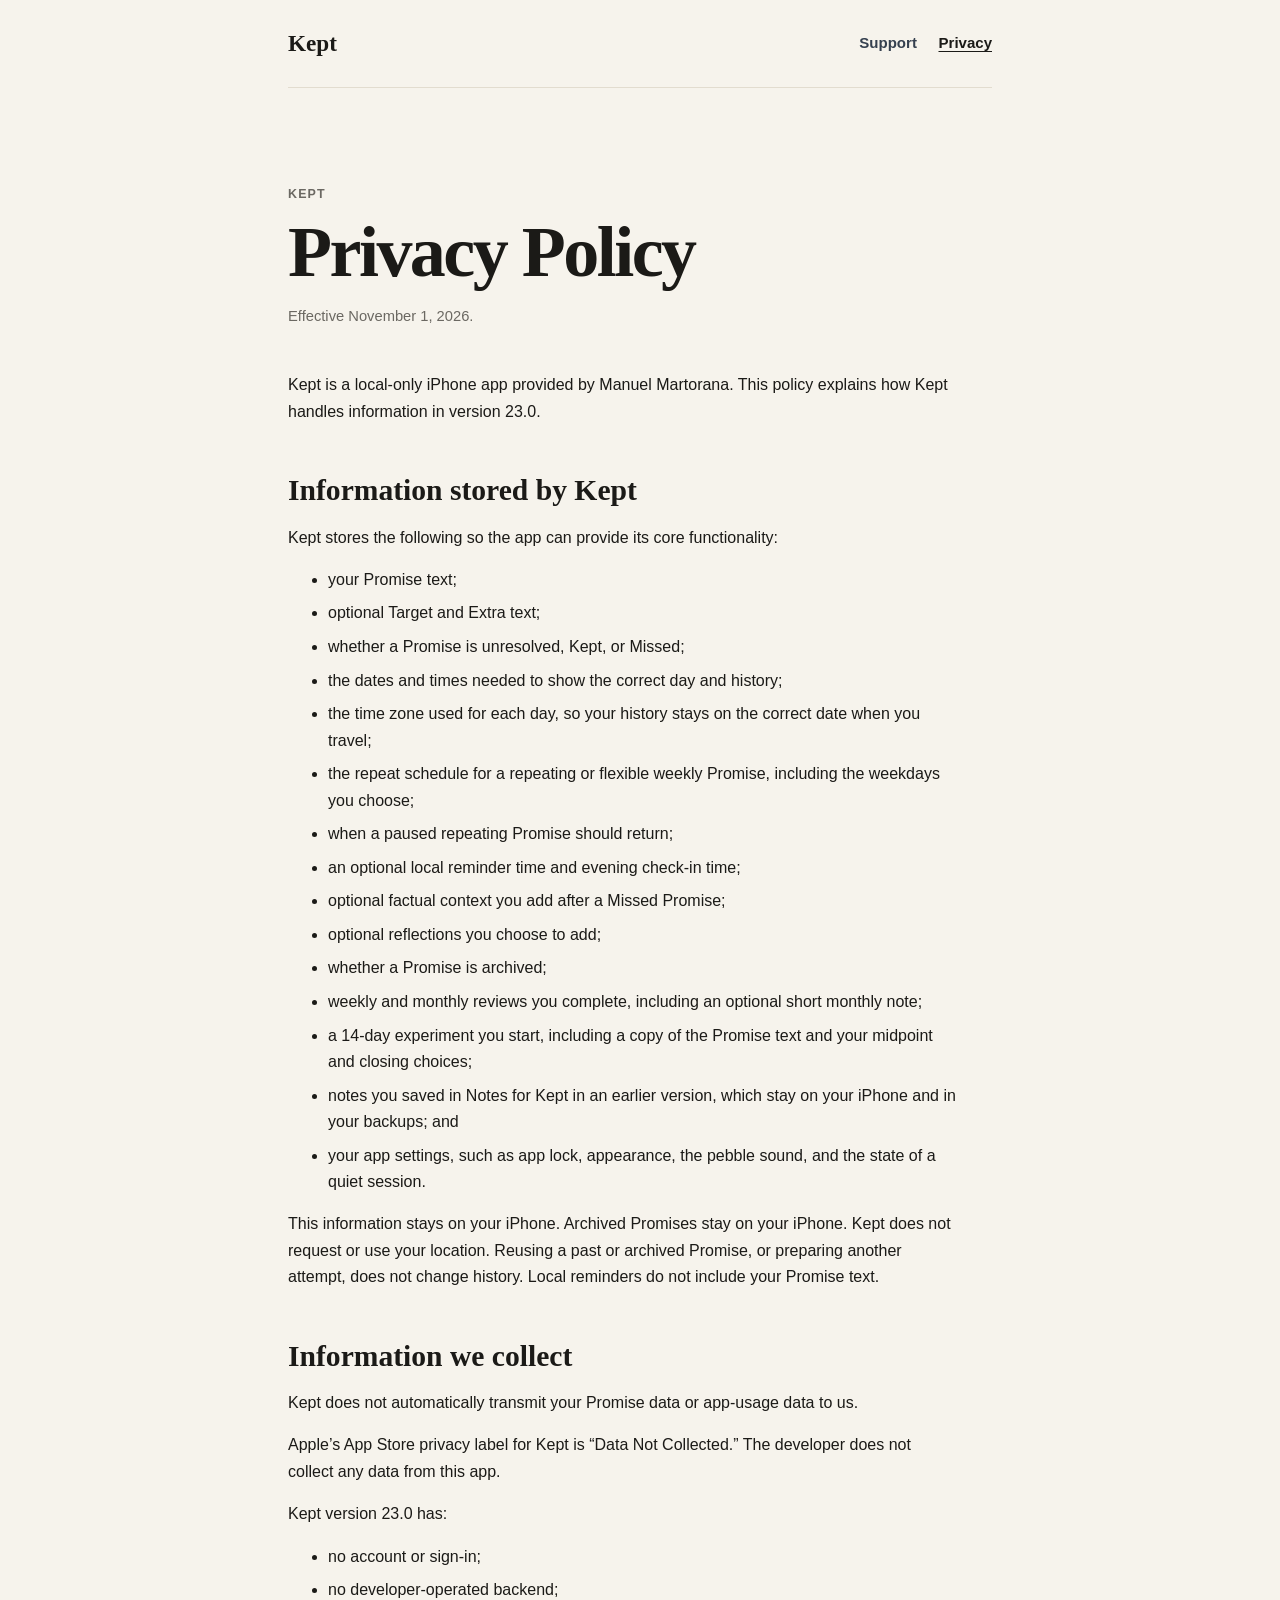
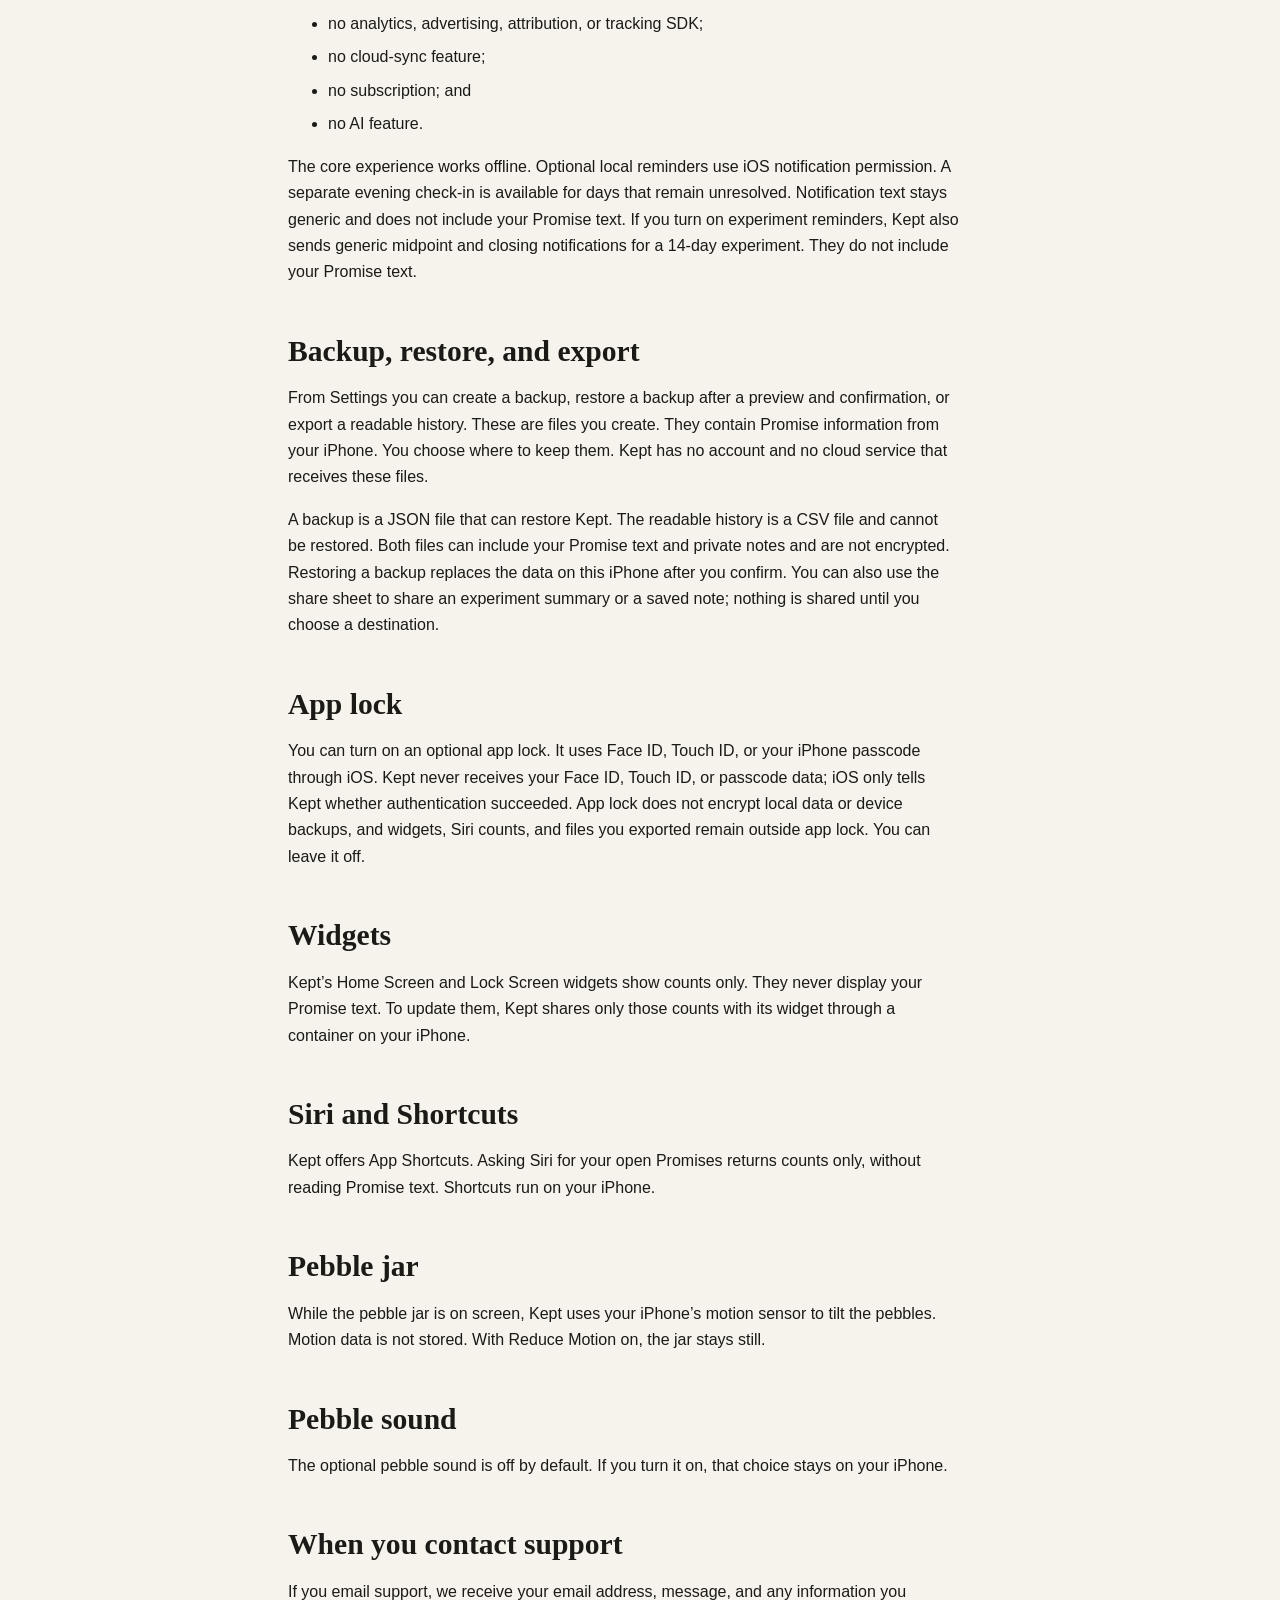
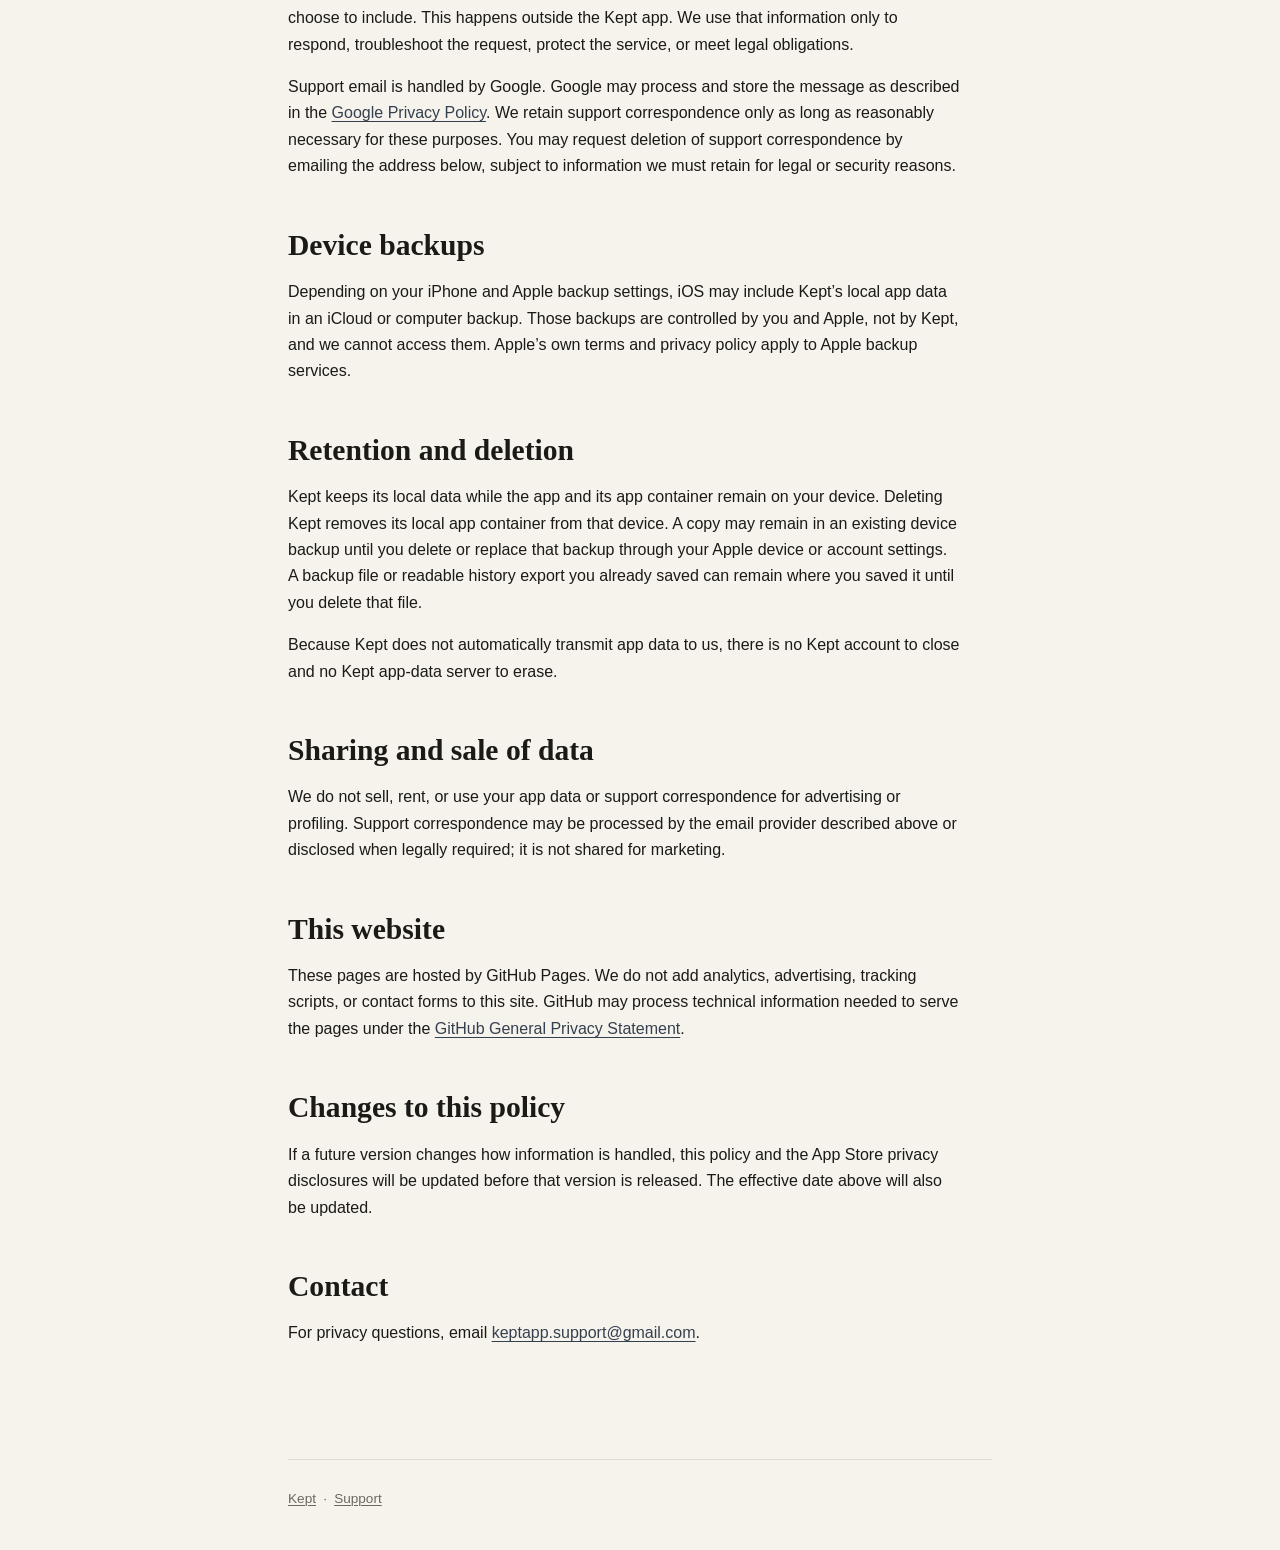
==== commit 3a5a337b: "Disclose the 23.0 data practices verified in app code Restore time zone, location, the App Store lab" ====
--- a/privacy.html
+++ b/privacy.html
@@ -40,34 +40,42 @@
       </p>
 
       <h2>Information stored by Kept</h2>
-      <p>Kept stores the information you enter so the app can provide its core functionality:</p>
+      <p>Kept stores the following so the app can provide its core functionality:</p>
       <ul>
         <li>your Promise text;</li>
         <li>optional Target and Extra text;</li>
         <li>whether a Promise is unresolved, Kept, or Missed;</li>
         <li>the dates and times needed to show the correct day and history;</li>
+        <li>the time zone used for each day, so your history stays on the correct date when you travel;</li>
         <li>the repeat schedule for a repeating or flexible weekly Promise, including the weekdays you choose;</li>
         <li>when a paused repeating Promise should return;</li>
-        <li>an optional local reminder time;</li>
+        <li>an optional local reminder time and evening check-in time;</li>
         <li>optional factual context you add after a Missed Promise;</li>
         <li>optional reflections you choose to add;</li>
-        <li>whether a Promise is archived; and</li>
-        <li>whether the optional pebble sound is on.</li>
+        <li>whether a Promise is archived;</li>
+        <li>weekly and monthly reviews you complete, including an optional short monthly note;</li>
+        <li>a 14-day experiment you start, including a copy of the Promise text and your midpoint and closing choices;</li>
+        <li>notes you saved in Notes for Kept in an earlier version, which stay on your iPhone and in your backups; and</li>
+        <li>your app settings, such as app lock, appearance, the pebble sound, and the state of a quiet session.</li>
       </ul>
       <p>
         This information stays on your iPhone. Archived Promises stay on your
-        iPhone. Reusing a past or archived Promise, or preparing another
-        attempt, does not change history. Local reminders do not include your
-        Promise text.
+        iPhone. Kept does not request or use your location. Reusing a past or
+        archived Promise, or preparing another attempt, does not change
+        history. Local reminders do not include your Promise text.
       </p>
 
       <h2>Information we collect</h2>
       <p>Kept does not automatically transmit your Promise data or app-usage data to us.</p>
+      <p>
+        Apple’s App Store privacy label for Kept is “Data Not Collected.” The
+        developer does not collect any data from this app.
+      </p>
       <p>Kept version 23.0 has:</p>
       <ul>
         <li>no account or sign-in;</li>
         <li>no developer-operated backend;</li>
-        <li>no analytics, advertising, or tracking;</li>
+        <li>no analytics, advertising, attribution, or tracking SDK;</li>
         <li>no cloud-sync feature;</li>
         <li>no subscription; and</li>
         <li>no AI feature.</li>
@@ -76,7 +84,9 @@
         The core experience works offline. Optional local reminders use iOS
         notification permission. A separate evening check-in is available for
         days that remain unresolved. Notification text stays generic and does
-        not include your Promise text.
+        not include your Promise text. If you turn on experiment reminders,
+        Kept also sends generic midpoint and closing notifications for a
+        14-day experiment. They do not include your Promise text.
       </p>
 
       <h2>Backup, restore, and export</h2>
@@ -87,17 +97,44 @@
         You choose where to keep them. Kept has no account and no cloud
         service that receives these files.
       </p>
+      <p>
+        A backup is a JSON file that can restore Kept. The readable history
+        is a CSV file and cannot be restored. Both files can include your
+        Promise text and private notes and are not encrypted. Restoring a
+        backup replaces the data on this iPhone after you confirm. You can
+        also use the share sheet to share an experiment summary or a saved
+        note; nothing is shared until you choose a destination.
+      </p>
 
       <h2>App lock</h2>
       <p>
-        You can turn on an optional app lock. It uses your iPhone’s
-        authentication. You can leave it off.
-      </p>
-
-      <h2>Home Screen widget</h2>
-      <p>
-        The Home Screen widget shows counts only. It does not display your
-        Promise text. Those counts stay on your iPhone.
+        You can turn on an optional app lock. It uses Face ID, Touch ID, or
+        your iPhone passcode through iOS. Kept never receives your Face ID,
+        Touch ID, or passcode data; iOS only tells Kept whether authentication
+        succeeded. App lock does not encrypt local data or device backups, and
+        widgets, Siri counts, and files you exported remain outside app lock.
+        You can leave it off.
+      </p>
+
+      <h2>Widgets</h2>
+      <p>
+        Kept’s Home Screen and Lock Screen widgets show counts only. They
+        never display your Promise text. To update them, Kept shares only
+        those counts with its widget through a container on your iPhone.
+      </p>
+
+      <h2>Siri and Shortcuts</h2>
+      <p>
+        Kept offers App Shortcuts. Asking Siri for your open Promises returns
+        counts only, without reading Promise text. Shortcuts run on your
+        iPhone.
+      </p>
+
+      <h2>Pebble jar</h2>
+      <p>
+        While the pebble jar is on screen, Kept uses your iPhone’s motion
+        sensor to tilt the pebbles. Motion data is not stored. With Reduce
+        Motion on, the jar stays still.
       </p>
 
       <h2>Pebble sound</h2>
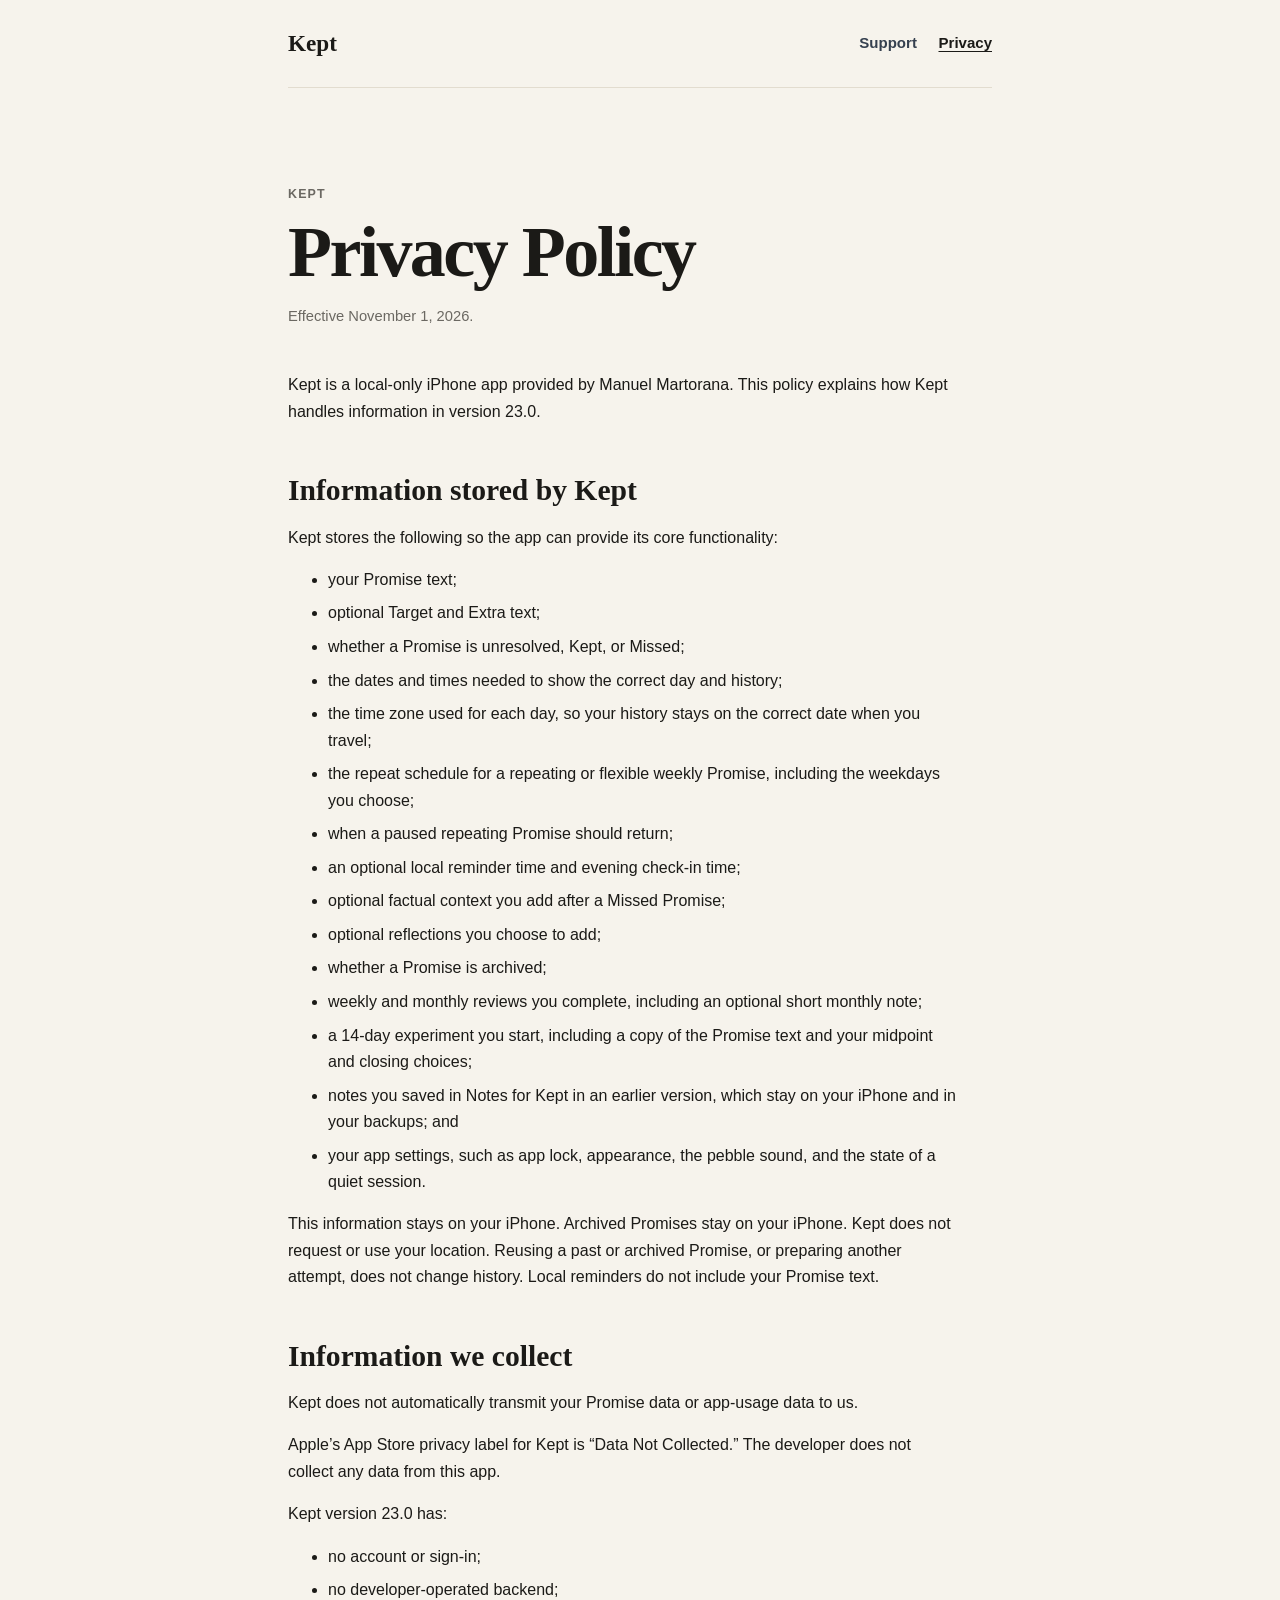
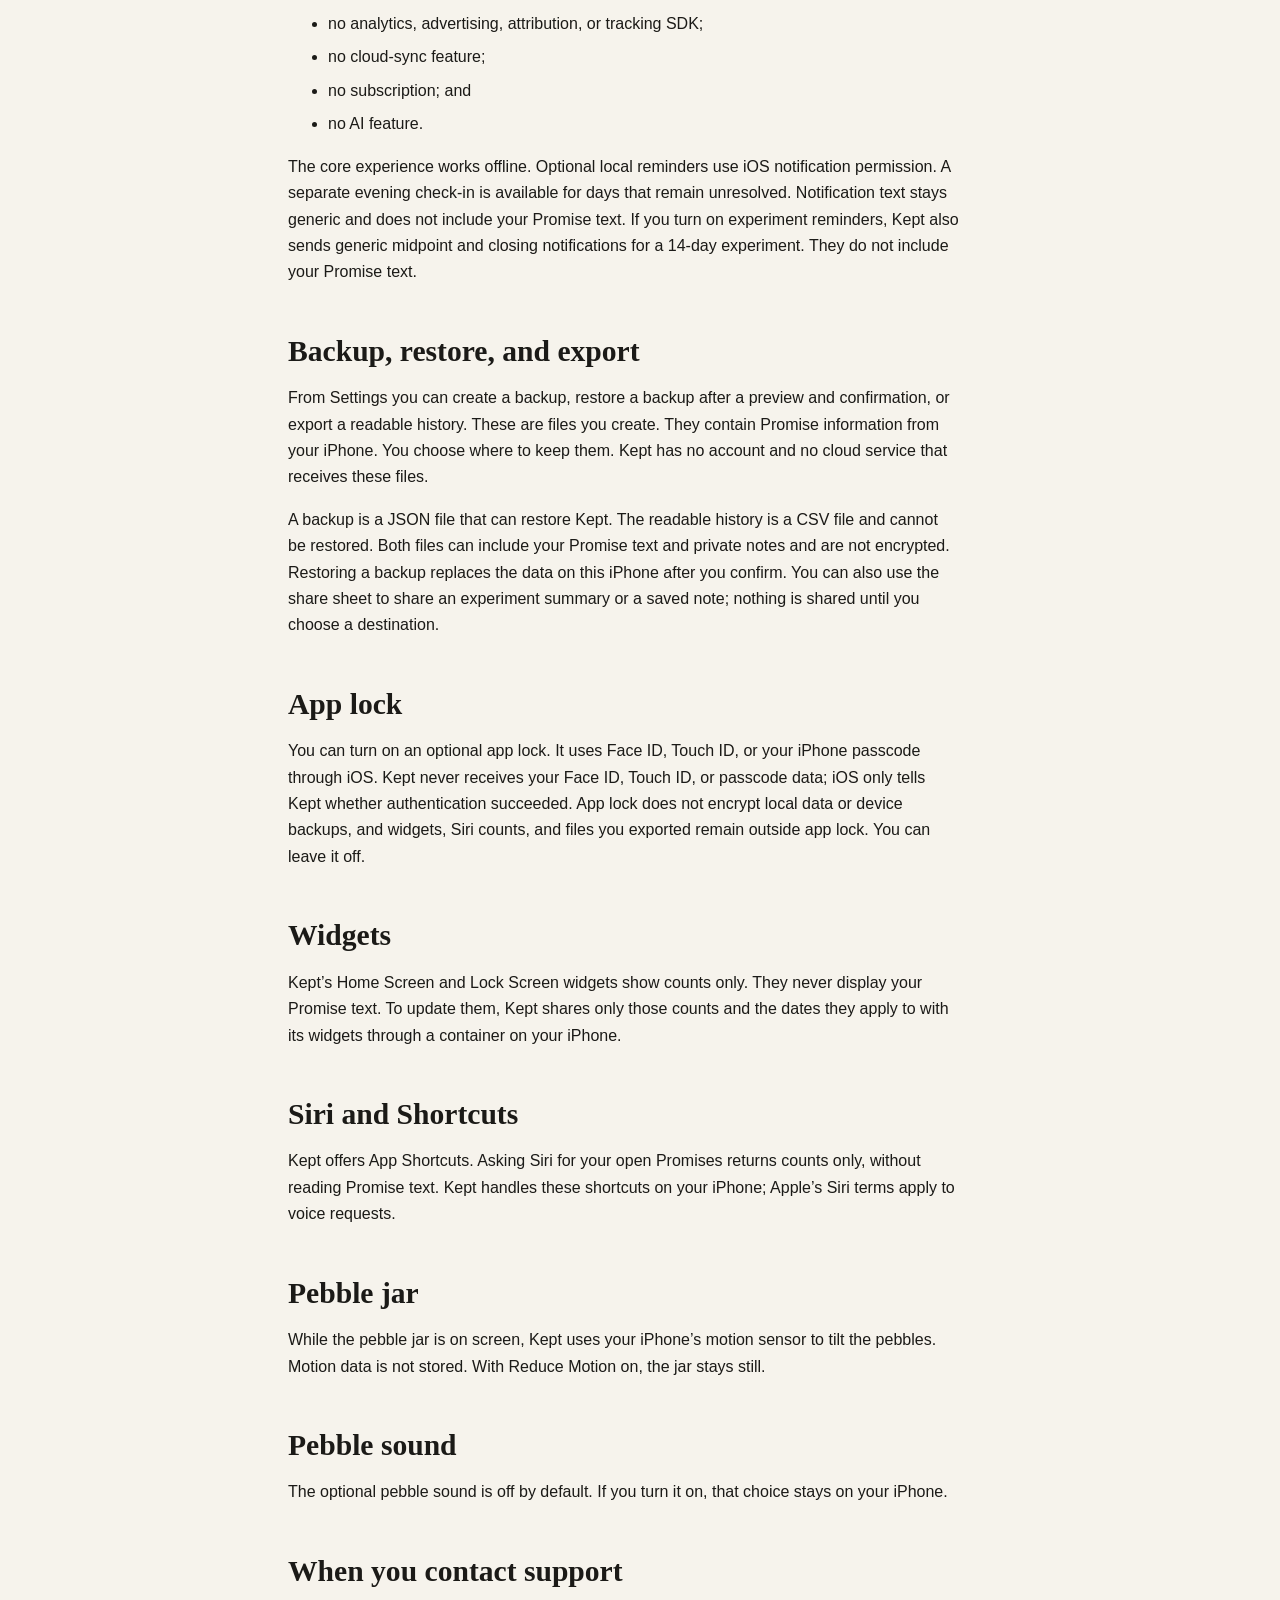
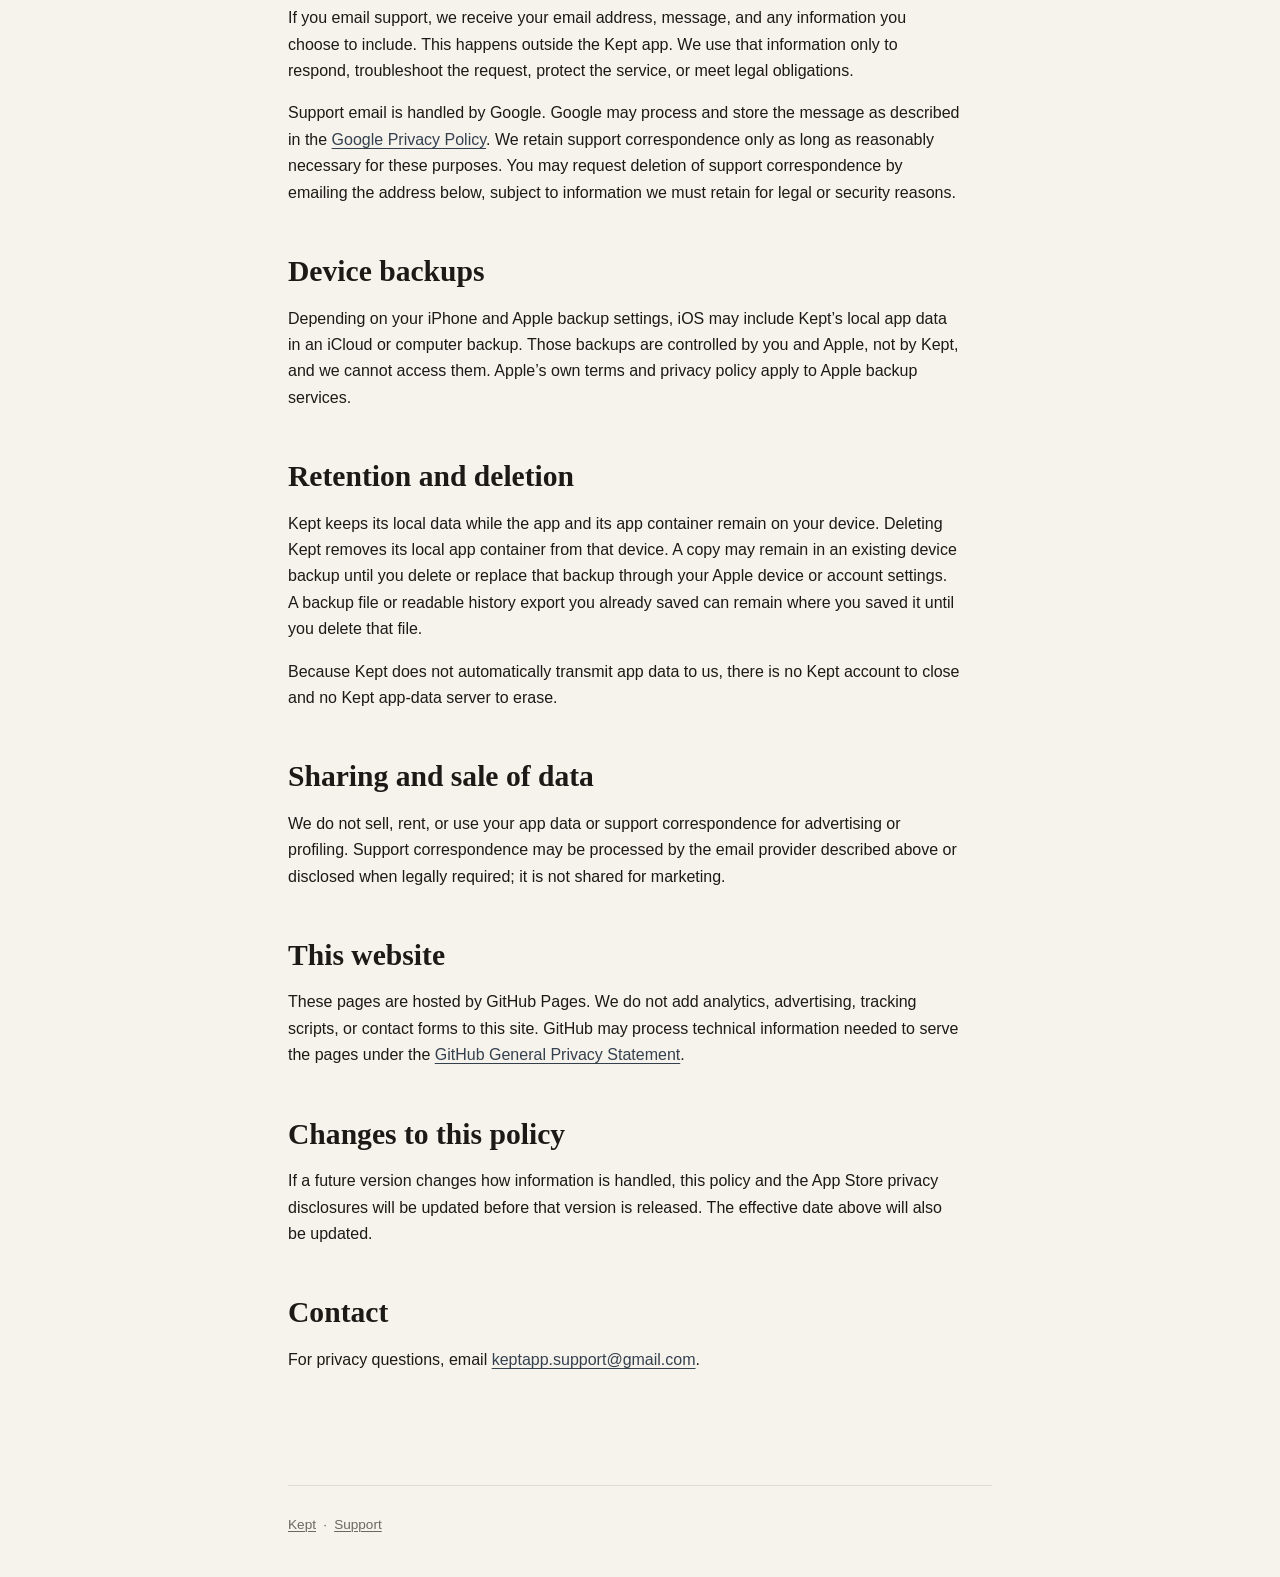
==== commit 2a61c6b9: "Correct widget, shortcut, evidence, and result wording Widgets share counts and the dates they apply" ====
--- a/privacy.html
+++ b/privacy.html
@@ -120,14 +120,15 @@
       <p>
         Kept’s Home Screen and Lock Screen widgets show counts only. They
         never display your Promise text. To update them, Kept shares only
-        those counts with its widget through a container on your iPhone.
+        those counts and the dates they apply to with its widgets through a
+        container on your iPhone.
       </p>
 
       <h2>Siri and Shortcuts</h2>
       <p>
         Kept offers App Shortcuts. Asking Siri for your open Promises returns
-        counts only, without reading Promise text. Shortcuts run on your
-        iPhone.
+        counts only, without reading Promise text. Kept handles these
+        shortcuts on your iPhone; Apple’s Siri terms apply to voice requests.
       </p>
 
       <h2>Pebble jar</h2>
